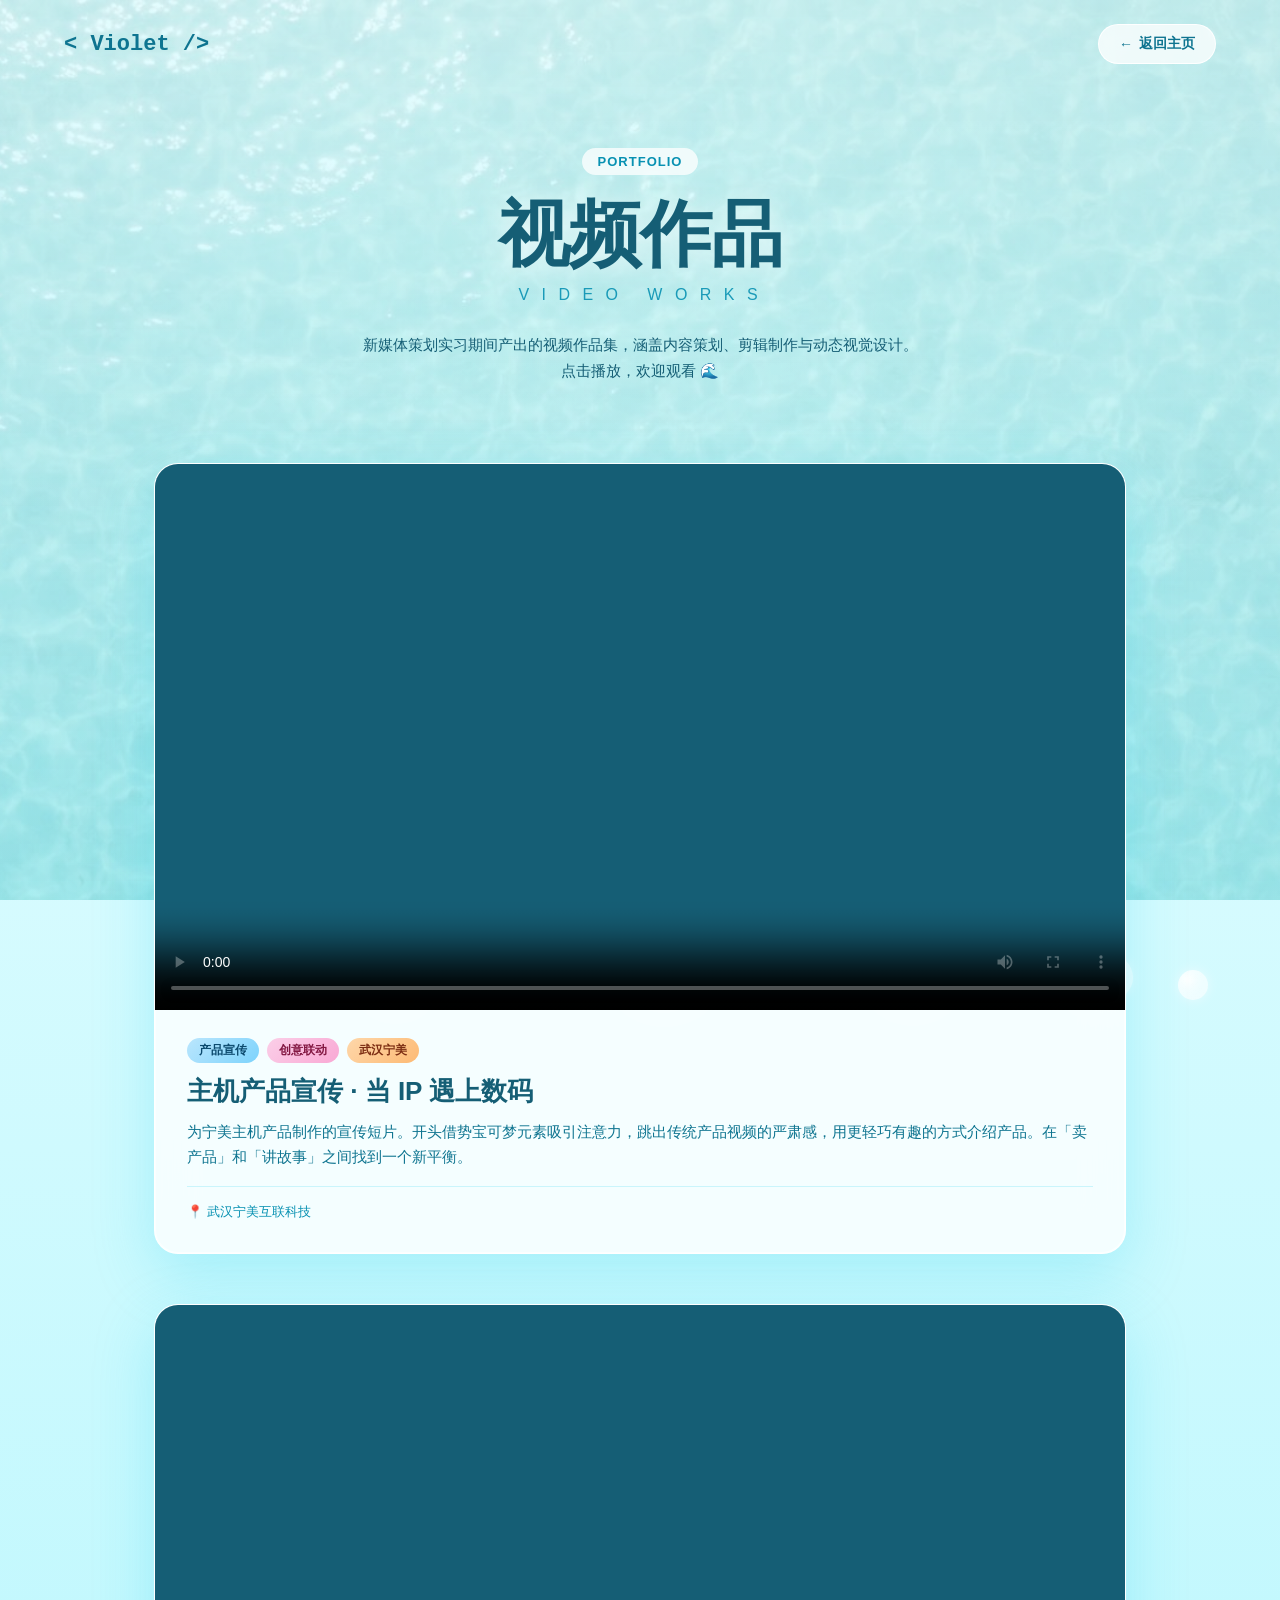
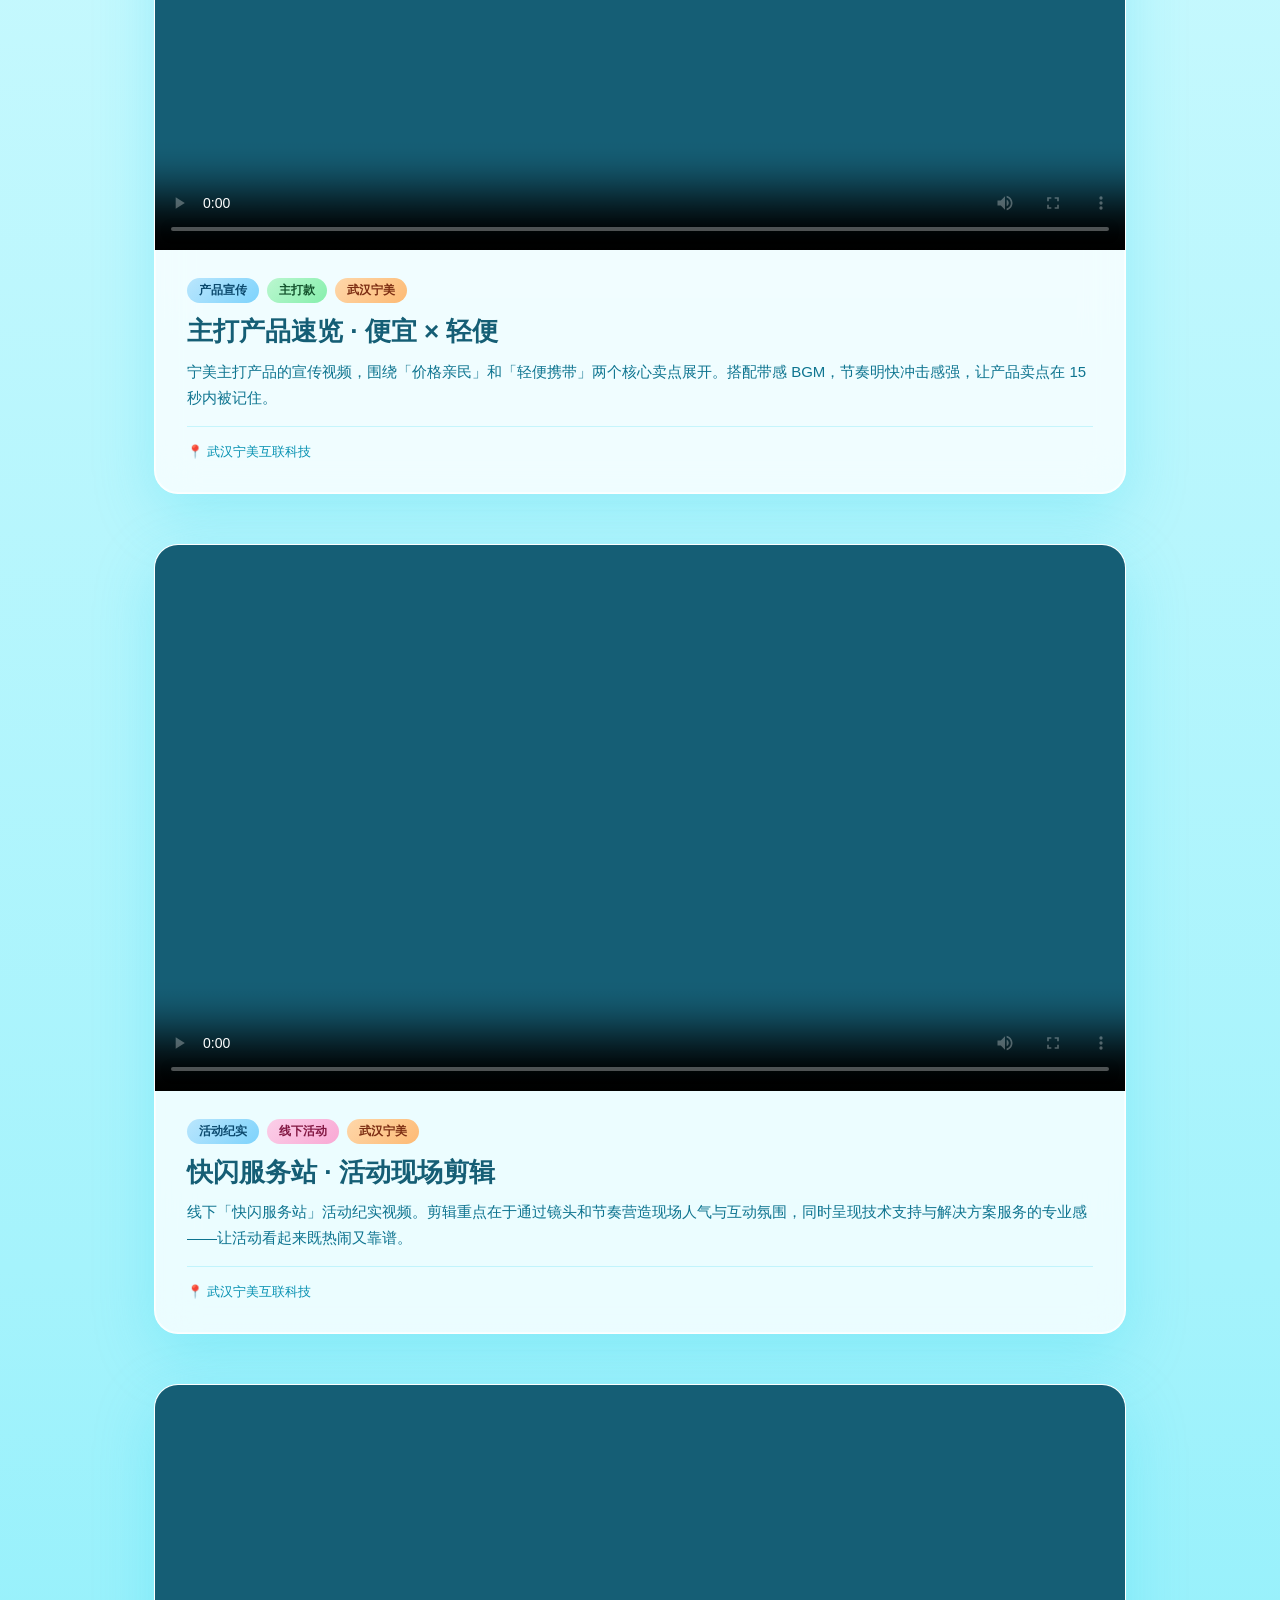
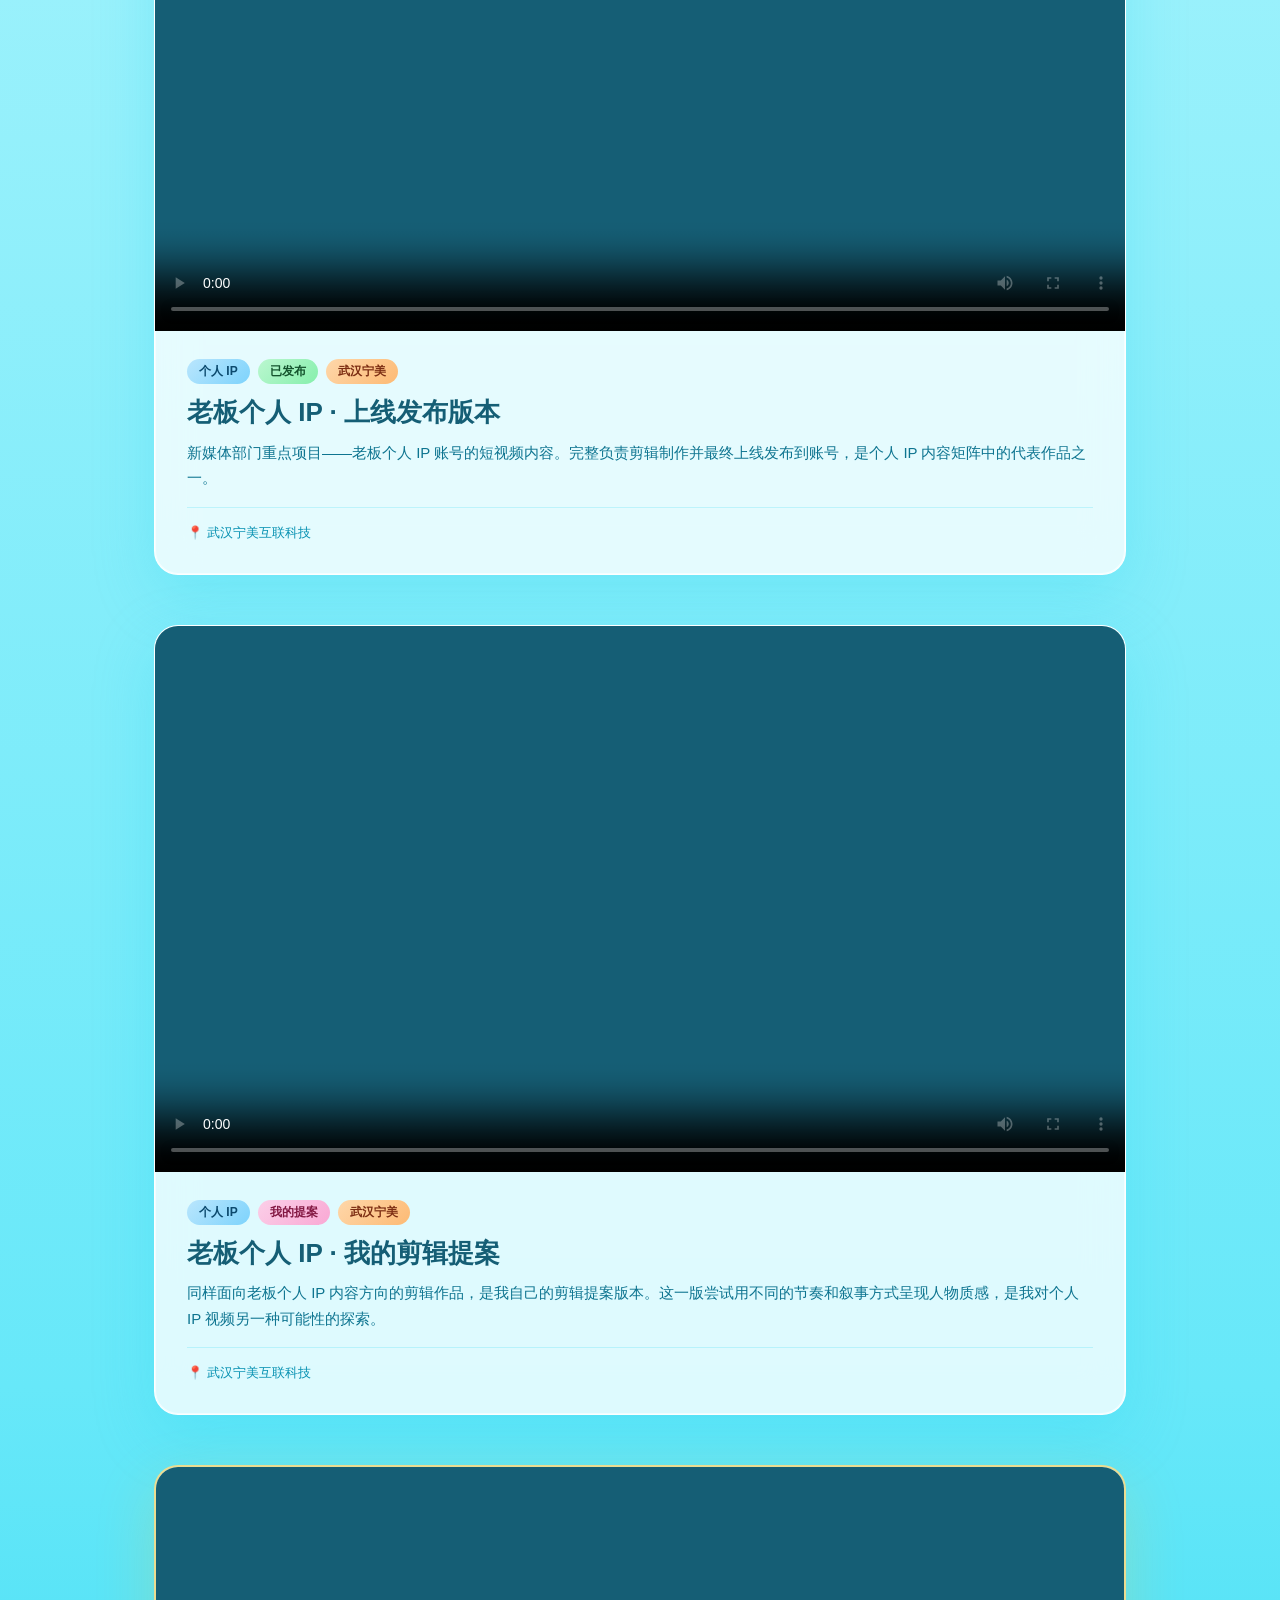
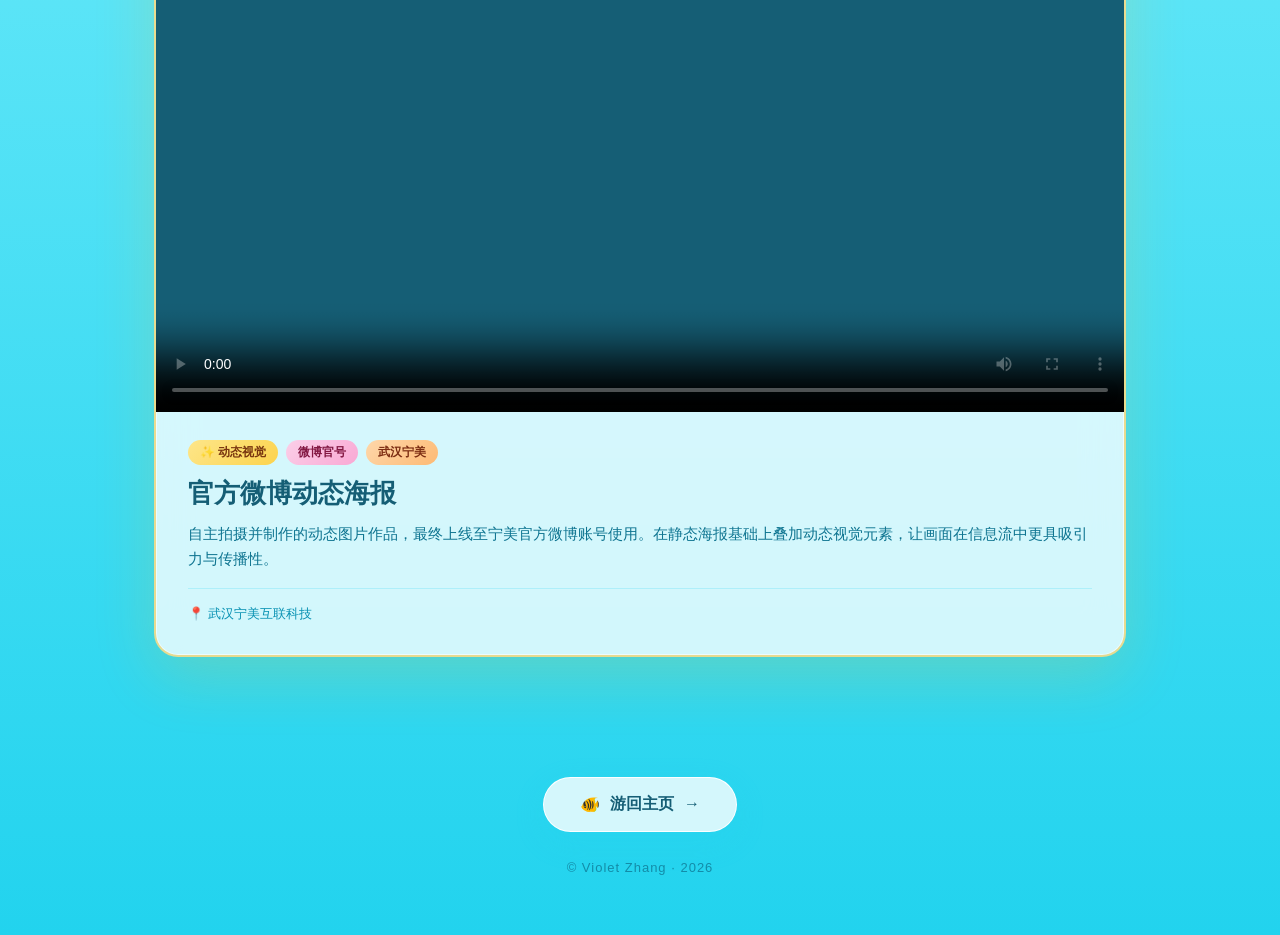
==== videos.html @ 36bfda2c "Add files via upload" ====
<!DOCTYPE html>
<html lang="zh-CN">
<head>
  <meta charset="UTF-8" />
  <meta name="viewport" content="width=device-width, initial-scale=1.0" />
  <title>视频作品 · 张亦奕 Violet</title>
  <meta name="description" content="张亦奕 Violet 的视频作品集 - 武汉宁美互联科技新媒体策划实习作品" />

  <!-- ===== 内嵌样式：水蓝/浅蓝海洋风 ===== -->
  <style>
    /* === 基础 reset === */
    * { margin: 0; padding: 0; box-sizing: border-box; }
    html { scroll-behavior: smooth; }
    body {
      font-family: -apple-system, BlinkMacSystemFont, "PingFang SC", "Hiragino Sans GB", "Microsoft YaHei", sans-serif;
      color: #075985;
      min-height: 100vh;
      overflow-x: hidden;
      position: relative;
      /* 水蓝渐变：从最浅的天蓝到清透的湖水绿蓝 */
      background: linear-gradient(180deg,
        #ecfeff 0%,
        #cffafe 20%,
        #a5f3fc 50%,
        #67e8f9 80%,
        #22d3ee 100%);
    }

    /* === 海水背景层（淡化，让水蓝色透出来）=== */
    .ocean-bg {
      position: fixed;
      inset: 0;
      z-index: -2;
      background-image: url('./assets/images/bg_home_new.jpg');
      background-size: cover;
      background-position: center;
      background-attachment: fixed;
      opacity: 0.45;
      animation: bgFloat 20s ease-in-out infinite;
    }
    @keyframes bgFloat {
      0%, 100% { transform: scale(1.05) translateY(0); }
      50% { transform: scale(1.08) translateY(-10px); }
    }

    /* 浅色滤镜：让整体偏淡蓝、清透感 */
    .ocean-overlay {
      position: fixed;
      inset: 0;
      z-index: -1;
      background: linear-gradient(180deg,
        rgba(207, 250, 254, 0.4) 0%,
        rgba(165, 243, 252, 0.35) 50%,
        rgba(103, 232, 249, 0.3) 100%);
    }

    /* === 浮动气泡装饰 === */
    .bubble {
      position: fixed;
      bottom: -100px;
      background: radial-gradient(circle at 30% 30%, rgba(255,255,255,0.95), rgba(255,255,255,0.3));
      border-radius: 50%;
      box-shadow: inset -2px -4px 8px rgba(255,255,255,0.4),
                  0 0 12px rgba(255,255,255,0.5);
      animation: bubbleFloat linear infinite;
      pointer-events: none;
      z-index: 0;
    }
    .bubble:nth-child(1) { width: 40px; height: 40px; left: 5%;  animation-duration: 15s; animation-delay: 0s; }
    .bubble:nth-child(2) { width: 60px; height: 60px; left: 15%; animation-duration: 22s; animation-delay: 3s; }
    .bubble:nth-child(3) { width: 25px; height: 25px; left: 30%; animation-duration: 12s; animation-delay: 6s; }
    .bubble:nth-child(4) { width: 50px; height: 50px; left: 50%; animation-duration: 18s; animation-delay: 2s; }
    .bubble:nth-child(5) { width: 35px; height: 35px; left: 70%; animation-duration: 20s; animation-delay: 5s; }
    .bubble:nth-child(6) { width: 45px; height: 45px; left: 85%; animation-duration: 16s; animation-delay: 8s; }
    .bubble:nth-child(7) { width: 30px; height: 30px; left: 92%; animation-duration: 14s; animation-delay: 1s; }
    @keyframes bubbleFloat {
      0%   { transform: translateY(0) translateX(0); opacity: 0; }
      10%  { opacity: 1; }
      90%  { opacity: 1; }
      100% { transform: translateY(-110vh) translateX(40px); opacity: 0; }
    }

    /* === 顶部导航 === */
    .nav {
      display: flex;
      justify-content: space-between;
      align-items: center;
      padding: 24px 5%;
      position: relative;
      z-index: 10;
    }
    .logo {
      font-family: "SF Mono", Menlo, Consolas, monospace;
      font-size: 22px;
      font-weight: 700;
      color: #0e7490;
      text-decoration: none;
      transition: transform 0.3s;
    }
    .logo:hover { transform: scale(1.05); }
    .back-link {
      display: inline-flex;
      align-items: center;
      gap: 6px;
      padding: 10px 20px;
      background: rgba(255, 255, 255, 0.75);
      backdrop-filter: blur(10px);
      -webkit-backdrop-filter: blur(10px);
      border: 1.5px solid rgba(255, 255, 255, 0.9);
      border-radius: 999px;
      color: #0e7490;
      font-weight: 600;
      font-size: 14px;
      text-decoration: none;
      transition: all 0.3s;
    }
    .back-link:hover {
      background: rgba(255, 255, 255, 0.95);
      transform: translateX(-4px);
      box-shadow: 0 8px 20px rgba(34, 211, 238, 0.3);
    }

    /* === 头部 Hero === */
    .hero {
      text-align: center;
      padding: 60px 20px 40px;
      position: relative;
      z-index: 5;
    }
    .hero-tag {
      display: inline-block;
      padding: 6px 16px;
      background: rgba(255, 255, 255, 0.75);
      backdrop-filter: blur(8px);
      -webkit-backdrop-filter: blur(8px);
      border-radius: 999px;
      font-size: 13px;
      font-weight: 600;
      color: #0891b2;
      margin-bottom: 20px;
      letter-spacing: 1px;
    }
    .hero h1 {
      font-size: clamp(40px, 6vw, 72px);
      font-weight: 900;
      color: #155e75;
      letter-spacing: -1px;
      line-height: 1.1;
      margin-bottom: 12px;
      text-shadow: 0 2px 25px rgba(255,255,255,0.7);
    }
    .hero-sub {
      font-size: clamp(13px, 1.4vw, 16px);
      color: #0891b2;
      letter-spacing: 4px;
      font-weight: 500;
      opacity: 0.9;
    }
    .hero-desc {
      max-width: 600px;
      margin: 28px auto 0;
      font-size: 15px;
      line-height: 1.7;
      color: #155e75;
      padding: 0 20px;
    }

    /* === 视频卡片网格 === */
    .videos {
      max-width: 1100px;
      margin: 40px auto 80px;
      padding: 0 5%;
      display: flex;
      flex-direction: column;
      gap: 50px;
      position: relative;
      z-index: 5;
    }

    .video-card {
      background: rgba(255, 255, 255, 0.78);
      backdrop-filter: blur(20px);
      -webkit-backdrop-filter: blur(20px);
      border: 1.5px solid rgba(255, 255, 255, 0.95);
      border-radius: 24px;
      overflow: hidden;
      box-shadow: 0 20px 60px rgba(34, 211, 238, 0.25),
                  0 0 0 1px rgba(255,255,255,0.6) inset;
      opacity: 0;
      transform: translateY(40px);
      animation: cardIn 0.8s ease-out forwards;
      transition: transform 0.4s ease, box-shadow 0.4s ease;
    }
    .video-card:hover {
      transform: translateY(-6px);
      box-shadow: 0 30px 80px rgba(34, 211, 238, 0.35),
                  0 0 0 1px rgba(255,255,255,0.8) inset;
    }
    .video-card:nth-child(1) { animation-delay: 0.05s; }
    .video-card:nth-child(2) { animation-delay: 0.15s; }
    .video-card:nth-child(3) { animation-delay: 0.25s; }
    .video-card:nth-child(4) { animation-delay: 0.35s; }
    .video-card:nth-child(5) { animation-delay: 0.45s; }
    .video-card:nth-child(6) { animation-delay: 0.55s; }
    @keyframes cardIn {
      to { opacity: 1; transform: translateY(0); }
    }

    /* 特殊标记：动态图片视频卡片 */
    .video-card.featured {
      border: 2px solid rgba(251, 191, 36, 0.5);
      box-shadow: 0 20px 60px rgba(251, 191, 36, 0.2),
                  0 0 0 1px rgba(255,255,255,0.6) inset;
    }
    .video-card.featured:hover {
      box-shadow: 0 30px 80px rgba(251, 191, 36, 0.3),
                  0 0 0 1px rgba(255,255,255,0.8) inset;
    }

    .video-wrap {
      width: 100%;
      aspect-ratio: 16 / 9;
      background: #155e75;
      position: relative;
      overflow: hidden;
    }
    .video-wrap video {
      width: 100%;
      height: 100%;
      object-fit: cover;
      display: block;
    }

    .video-info {
      padding: 28px 32px 32px;
    }
    .video-tags {
      display: flex;
      gap: 8px;
      flex-wrap: wrap;
      margin-bottom: 12px;
    }
    .video-tag {
      padding: 4px 12px;
      background: linear-gradient(135deg, #bae6fd, #7dd3fc);
      color: #0c4a6e;
      border-radius: 999px;
      font-size: 12px;
      font-weight: 600;
    }
    .video-tag.orange {
      background: linear-gradient(135deg, #fed7aa, #fdba74);
      color: #7c2d12;
    }
    .video-tag.green {
      background: linear-gradient(135deg, #bbf7d0, #86efac);
      color: #14532d;
    }
    .video-tag.pink {
      background: linear-gradient(135deg, #fbcfe8, #f9a8d4);
      color: #831843;
    }
    .video-tag.gold {
      background: linear-gradient(135deg, #fde68a, #fcd34d);
      color: #78350f;
    }
    .video-title {
      font-size: clamp(20px, 2.4vw, 26px);
      font-weight: 800;
      color: #155e75;
      margin-bottom: 10px;
      line-height: 1.3;
    }
    .video-desc {
      font-size: 15px;
      line-height: 1.7;
      color: #0e7490;
    }
    .video-meta {
      display: flex;
      align-items: center;
      gap: 16px;
      margin-top: 16px;
      padding-top: 16px;
      border-top: 1px solid rgba(34, 211, 238, 0.2);
      font-size: 13px;
      color: #0891b2;
    }
    .video-meta-item {
      display: inline-flex;
      align-items: center;
      gap: 4px;
    }

    /* === 底部 === */
    .footer {
      text-align: center;
      padding: 40px 20px 60px;
      position: relative;
      z-index: 5;
    }
    .footer-back {
      display: inline-flex;
      align-items: center;
      gap: 10px;
      padding: 16px 36px;
      background: rgba(255, 255, 255, 0.8);
      backdrop-filter: blur(15px);
      -webkit-backdrop-filter: blur(15px);
      border: 1.5px solid rgba(255, 255, 255, 0.95);
      border-radius: 999px;
      color: #155e75;
      font-weight: 700;
      font-size: 16px;
      text-decoration: none;
      transition: all 0.3s;
      box-shadow: 0 10px 30px rgba(34, 211, 238, 0.2);
    }
    .footer-back:hover {
      background: rgba(255, 255, 255, 0.95);
      transform: translateY(-3px) scale(1.02);
      box-shadow: 0 15px 40px rgba(34, 211, 238, 0.35);
    }
    .signature {
      margin-top: 28px;
      font-size: 13px;
      color: #0e7490;
      opacity: 0.75;
      letter-spacing: 1px;
    }

    /* === 移动端适配 === */
    @media (max-width: 768px) {
      .nav { padding: 16px 5%; }
      .logo { font-size: 18px; }
      .back-link { padding: 8px 14px; font-size: 13px; }
      .hero { padding: 30px 20px 20px; }
      .hero h1 { font-size: 38px; }
      .videos { gap: 40px; margin: 20px auto 60px; }
      .video-info { padding: 20px 22px 24px; }
      .video-title { font-size: 20px; }
      .video-desc { font-size: 14px; }
    }
  </style>
</head>

<body>
  <!-- 海水背景层 -->
  <div class="ocean-bg"></div>
  <div class="ocean-overlay"></div>

  <!-- 浮动气泡装饰 -->
  <div class="bubble"></div>
  <div class="bubble"></div>
  <div class="bubble"></div>
  <div class="bubble"></div>
  <div class="bubble"></div>
  <div class="bubble"></div>
  <div class="bubble"></div>

  <!-- 顶部导航 -->
  <nav class="nav">
    <a href="./" class="logo">&lt; Violet /&gt;</a>
    <a href="./" class="back-link">
      <span>←</span>
      <span>返回主页</span>
    </a>
  </nav>

  <!-- 头部介绍 -->
  <header class="hero">
    <span class="hero-tag">PORTFOLIO</span>
    <h1>视频作品</h1>
    <div class="hero-sub">V I D E O &nbsp; W O R K S</div>
    <p class="hero-desc">
      新媒体策划实习期间产出的视频作品集，涵盖内容策划、剪辑制作与动态视觉设计。
      点击播放，欢迎观看 🌊
    </p>
  </header>

  <!-- 视频卡片区 -->
  <main class="videos">

    <!-- ====== 视频 1 ====== -->
    <article class="video-card">
      <div class="video-wrap">
        <video controls preload="metadata" playsinline poster="./images/ningmei_v1.jpg">
          <source src="./videos/ningmei_video_1.MP4" type="video/mp4" />
          您的浏览器不支持视频播放，请更新浏览器。
        </video>
      </div>
      <div class="video-info">
        <div class="video-tags">
          <span class="video-tag">产品宣传</span>
          <span class="video-tag pink">创意联动</span>
          <span class="video-tag orange">武汉宁美</span>
        </div>
        <h2 class="video-title">主机产品宣传 · 当 IP 遇上数码</h2>
        <p class="video-desc">
          为宁美主机产品制作的宣传短片。开头借势宝可梦元素吸引注意力，跳出传统产品视频的严肃感，用更轻巧有趣的方式介绍产品。在「卖产品」和「讲故事」之间找到一个新平衡。
        </p>
        <div class="video-meta">
          <span class="video-meta-item">📍 武汉宁美互联科技</span>
        </div>
      </div>
    </article>

    <!-- ====== 视频 2 ====== -->
    <article class="video-card">
      <div class="video-wrap">
        <video controls preload="metadata" playsinline poster="./images/ningmei_v2.jpg">
          <source src="./videos/ningmei_video_2.MP4" type="video/mp4" />
          您的浏览器不支持视频播放，请更新浏览器。
        </video>
      </div>
      <div class="video-info">
        <div class="video-tags">
          <span class="video-tag">产品宣传</span>
          <span class="video-tag green">主打款</span>
          <span class="video-tag orange">武汉宁美</span>
        </div>
        <h2 class="video-title">主打产品速览 · 便宜 × 轻便</h2>
        <p class="video-desc">
          宁美主打产品的宣传视频，围绕「价格亲民」和「轻便携带」两个核心卖点展开。搭配带感 BGM，节奏明快冲击感强，让产品卖点在 15 秒内被记住。
        </p>
        <div class="video-meta">
          <span class="video-meta-item">📍 武汉宁美互联科技</span>
        </div>
      </div>
    </article>

    <!-- ====== 视频 3 ====== -->
    <article class="video-card">
      <div class="video-wrap">
        <video controls preload="metadata" playsinline poster="./images/ningmei_v3.jpg">
          <source src="./videos/ningmei_video_3.MP4" type="video/mp4" />
          您的浏览器不支持视频播放，请更新浏览器。
        </video>
      </div>
      <div class="video-info">
        <div class="video-tags">
          <span class="video-tag">活动纪实</span>
          <span class="video-tag pink">线下活动</span>
          <span class="video-tag orange">武汉宁美</span>
        </div>
        <h2 class="video-title">快闪服务站 · 活动现场剪辑</h2>
        <p class="video-desc">
          线下「快闪服务站」活动纪实视频。剪辑重点在于通过镜头和节奏营造现场人气与互动氛围，同时呈现技术支持与解决方案服务的专业感——让活动看起来既热闹又靠谱。
        </p>
        <div class="video-meta">
          <span class="video-meta-item">📍 武汉宁美互联科技</span>
        </div>
      </div>
    </article>

    <!-- ====== 视频 4 ====== -->
    <article class="video-card">
      <div class="video-wrap">
        <video controls preload="metadata" playsinline poster="./images/ningmei_v4.jpg">
          <source src="./videos/ningmei_video_4.MP4" type="video/mp4" />
          您的浏览器不支持视频播放，请更新浏览器。
        </video>
      </div>
      <div class="video-info">
        <div class="video-tags">
          <span class="video-tag">个人 IP</span>
          <span class="video-tag green">已发布</span>
          <span class="video-tag orange">武汉宁美</span>
        </div>
        <h2 class="video-title">老板个人 IP · 上线发布版本</h2>
        <p class="video-desc">
          新媒体部门重点项目——老板个人 IP 账号的短视频内容。完整负责剪辑制作并最终上线发布到账号，是个人 IP 内容矩阵中的代表作品之一。
        </p>
        <div class="video-meta">
          <span class="video-meta-item">📍 武汉宁美互联科技</span>
        </div>
      </div>
    </article>

    <!-- ====== 视频 5 ====== -->
    <article class="video-card">
      <div class="video-wrap">
        <video controls preload="metadata" playsinline poster="./images/ningmei_v5.jpg">
          <source src="./videos/ningmei_video_5.MP4" type="video/mp4" />
          您的浏览器不支持视频播放，请更新浏览器。
        </video>
      </div>
      <div class="video-info">
        <div class="video-tags">
          <span class="video-tag">个人 IP</span>
          <span class="video-tag pink">我的提案</span>
          <span class="video-tag orange">武汉宁美</span>
        </div>
        <h2 class="video-title">老板个人 IP · 我的剪辑提案</h2>
        <p class="video-desc">
          同样面向老板个人 IP 内容方向的剪辑作品，是我自己的剪辑提案版本。这一版尝试用不同的节奏和叙事方式呈现人物质感，是我对个人 IP 视频另一种可能性的探索。
        </p>
        <div class="video-meta">
          <span class="video-meta-item">📍 武汉宁美互联科技</span>
        </div>
      </div>
    </article>

    <!-- ====== 视频 6（动态图片视频，特殊标记）====== -->
    <article class="video-card featured">
      <div class="video-wrap">
        <video controls preload="metadata" playsinline poster="./images/ningmei_motion.jpg">
          <source src="./videos/ningmei_motion.MP4" type="video/mp4" />
          您的浏览器不支持视频播放，请更新浏览器。
        </video>
      </div>
      <div class="video-info">
        <div class="video-tags">
          <span class="video-tag gold">✨ 动态视觉</span>
          <span class="video-tag pink">微博官号</span>
          <span class="video-tag orange">武汉宁美</span>
        </div>
        <h2 class="video-title">官方微博动态海报</h2>
        <p class="video-desc">
          自主拍摄并制作的动态图片作品，最终上线至宁美官方微博账号使用。在静态海报基础上叠加动态视觉元素，让画面在信息流中更具吸引力与传播性。
        </p>
        <div class="video-meta">
          <span class="video-meta-item">📍 武汉宁美互联科技</span>
        </div>
      </div>
    </article>

  </main>

  <!-- 底部返回 -->
  <footer class="footer">
    <a href="./" class="footer-back">
      <span>🐠</span>
      <span>游回主页</span>
      <span>→</span>
    </a>
    <p class="signature">© Violet Zhang · 2026</p>
  </footer>

  <!-- ===== JS：一次只播放一个视频 ===== -->
  <script>
    document.querySelectorAll('video').forEach(function(video) {
      video.addEventListener('play', function() {
        document.querySelectorAll('video').forEach(function(other) {
          if (other !== video && !other.paused) other.pause();
        });
      });
    });
  </script>
</body>
</html>
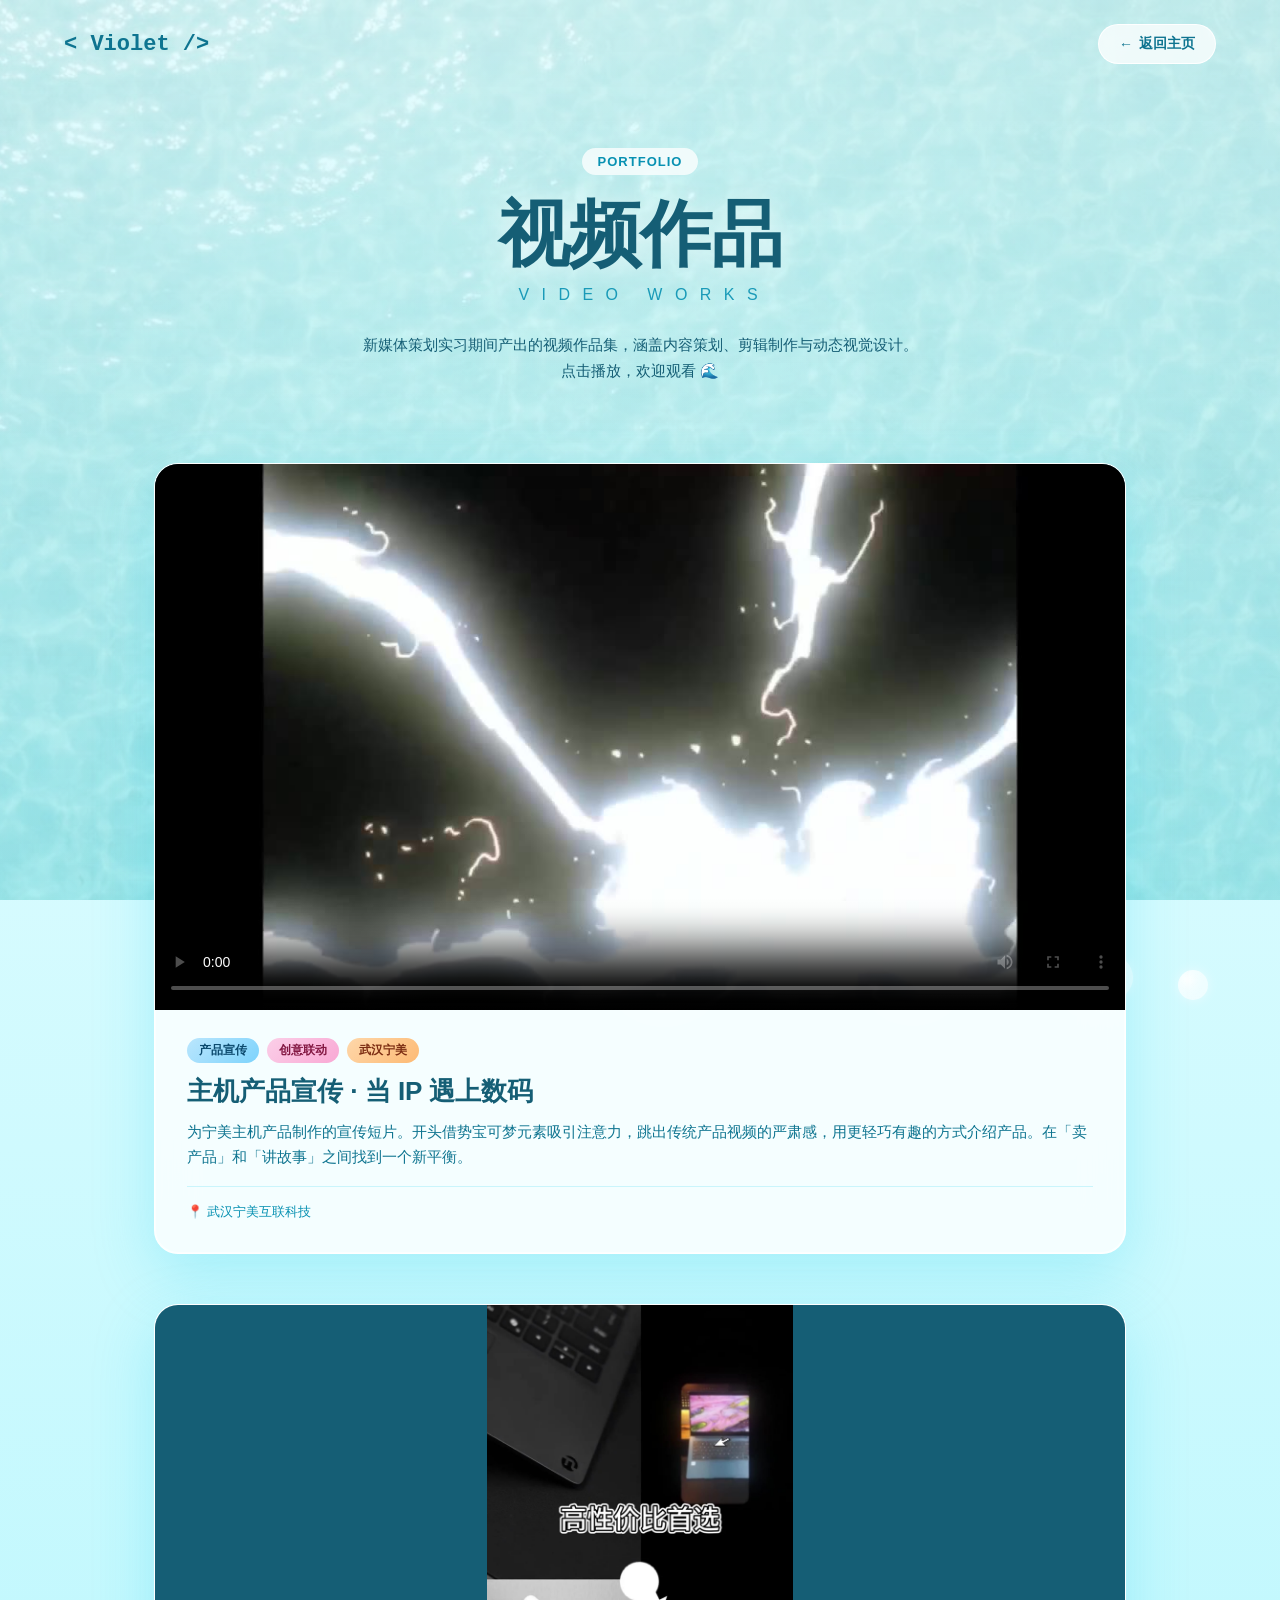
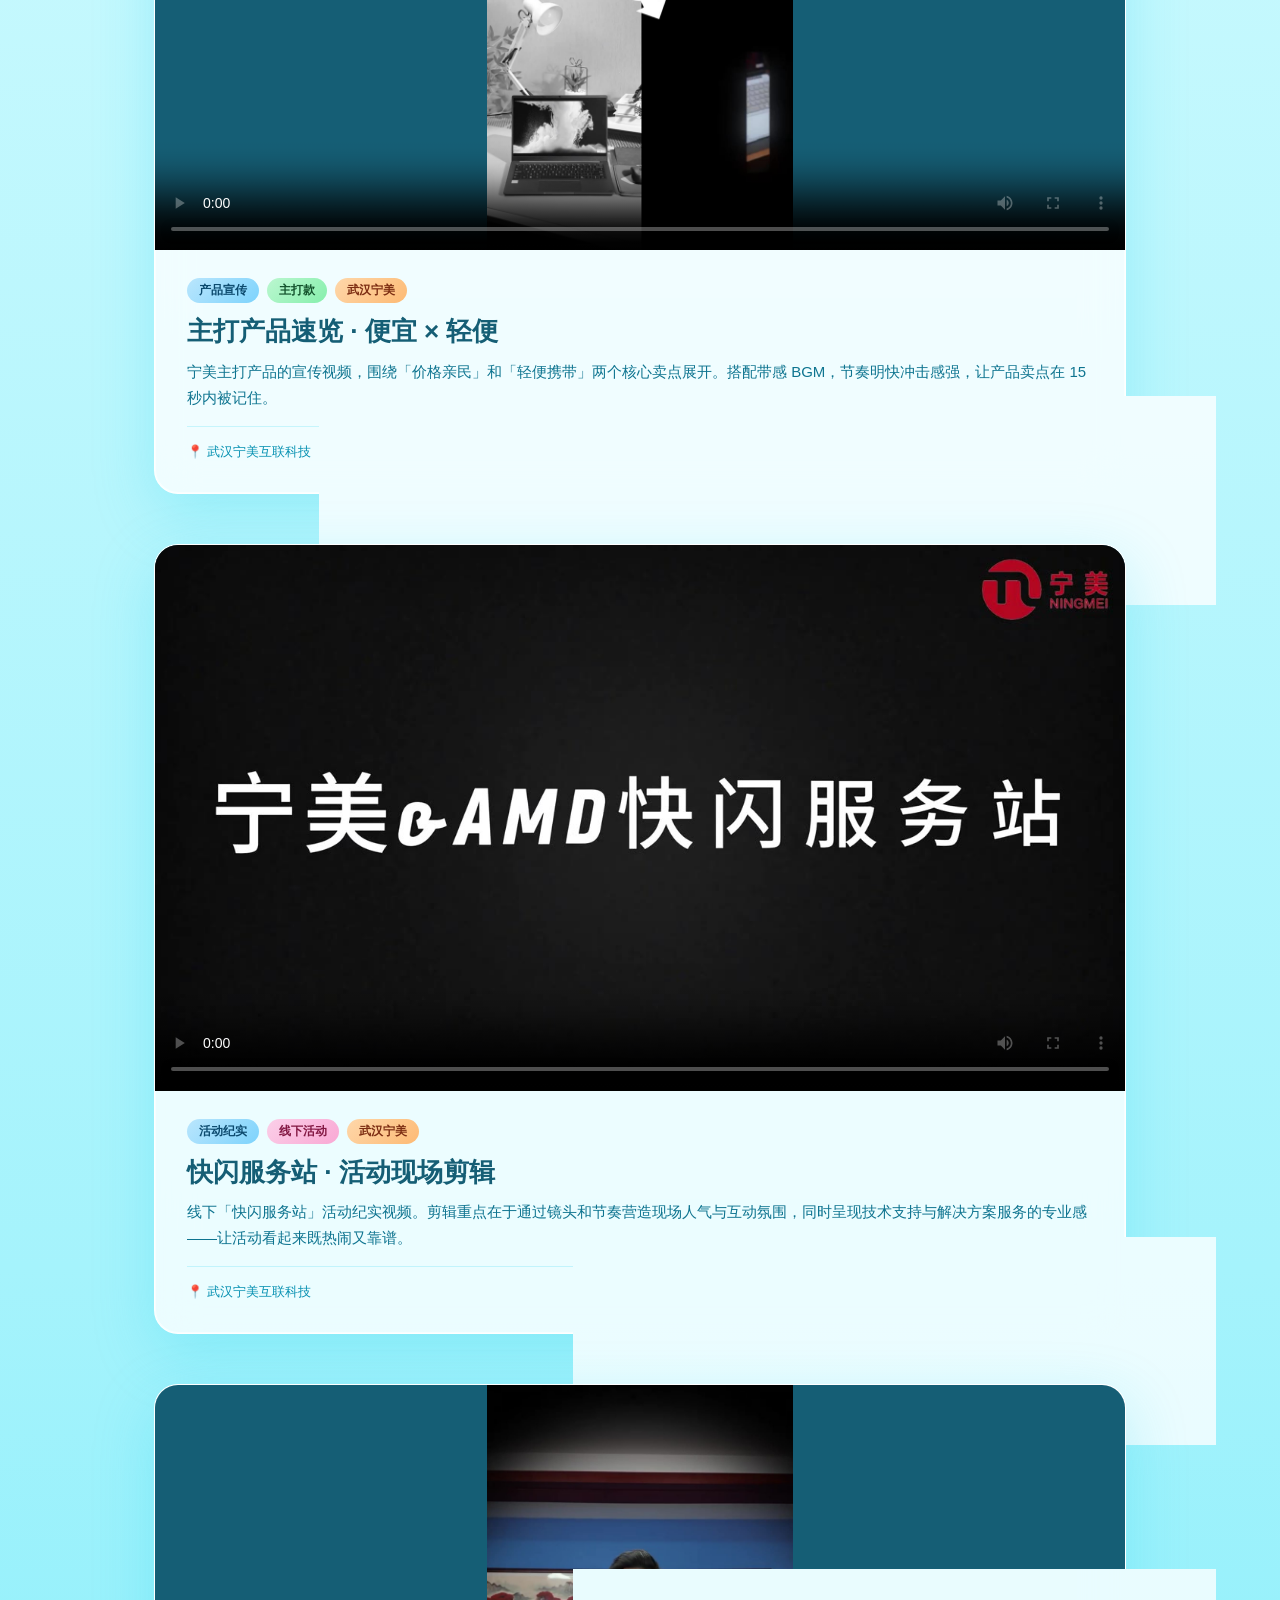
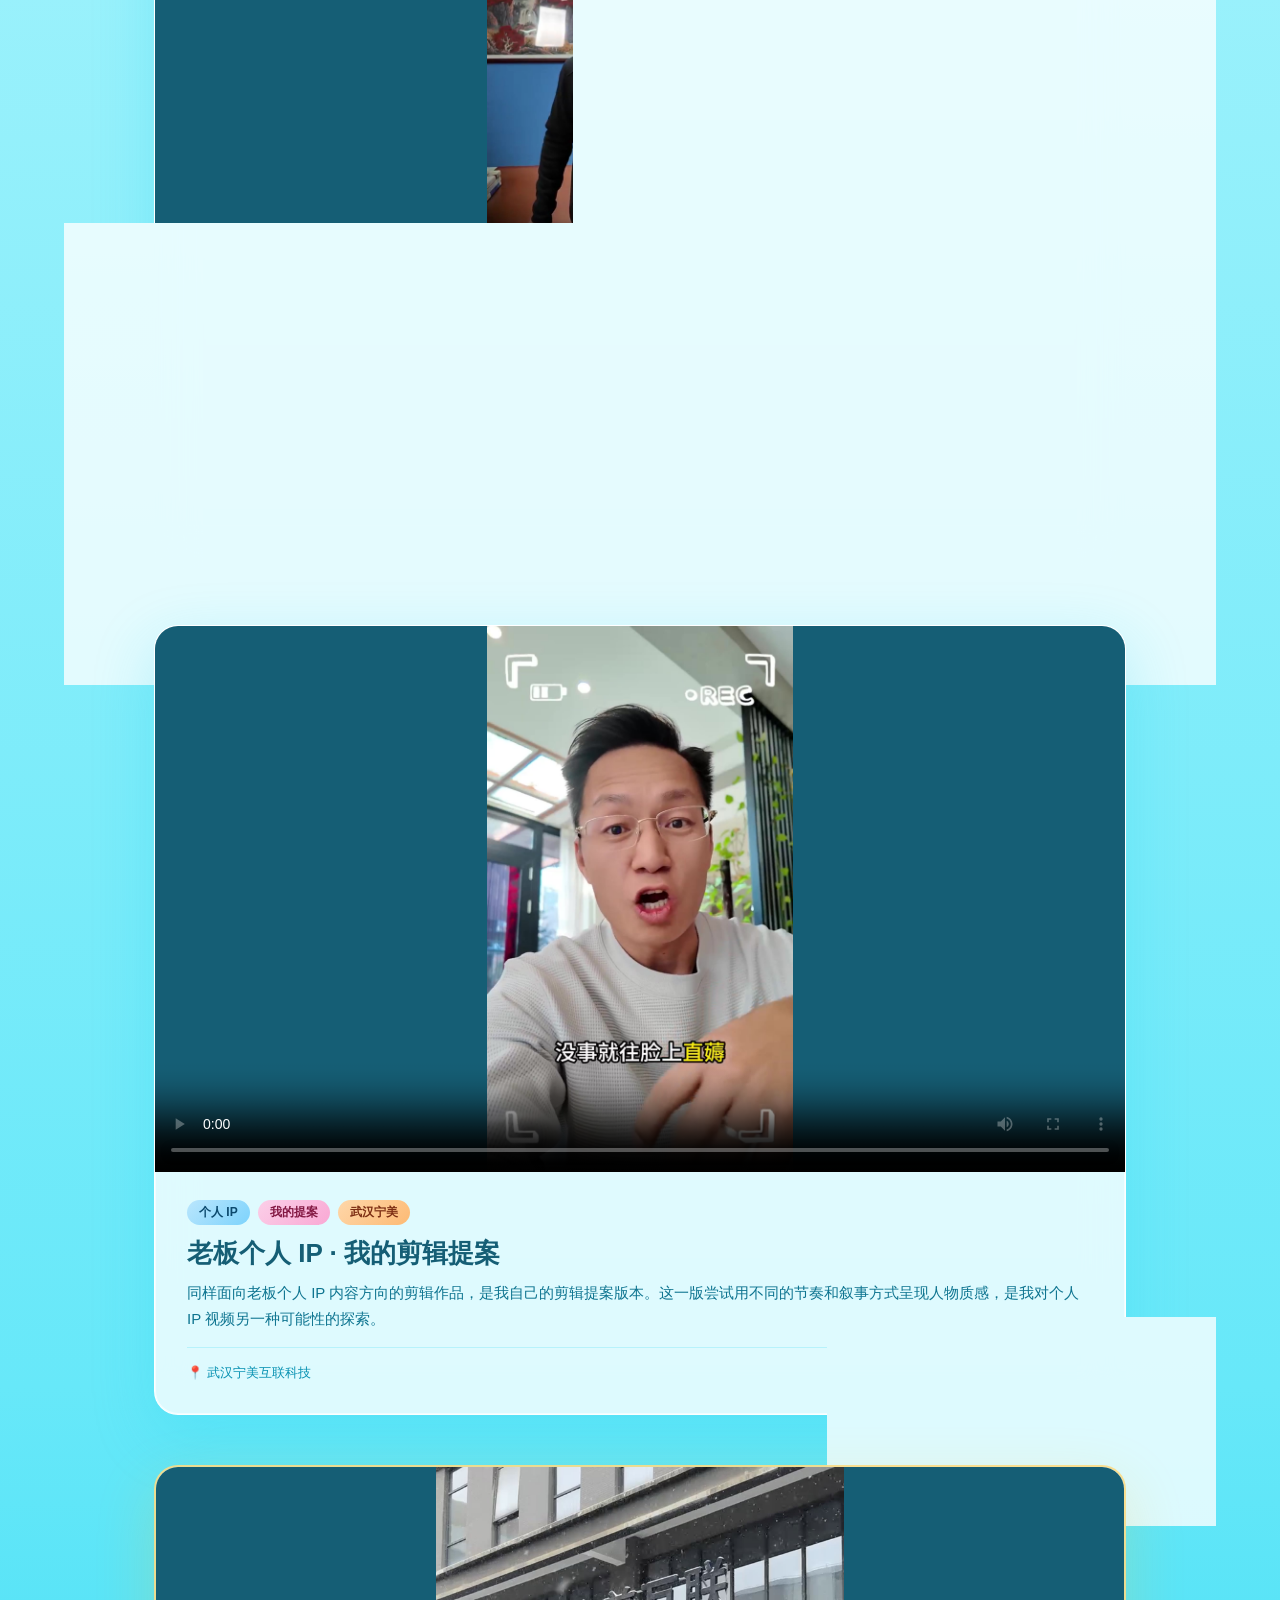
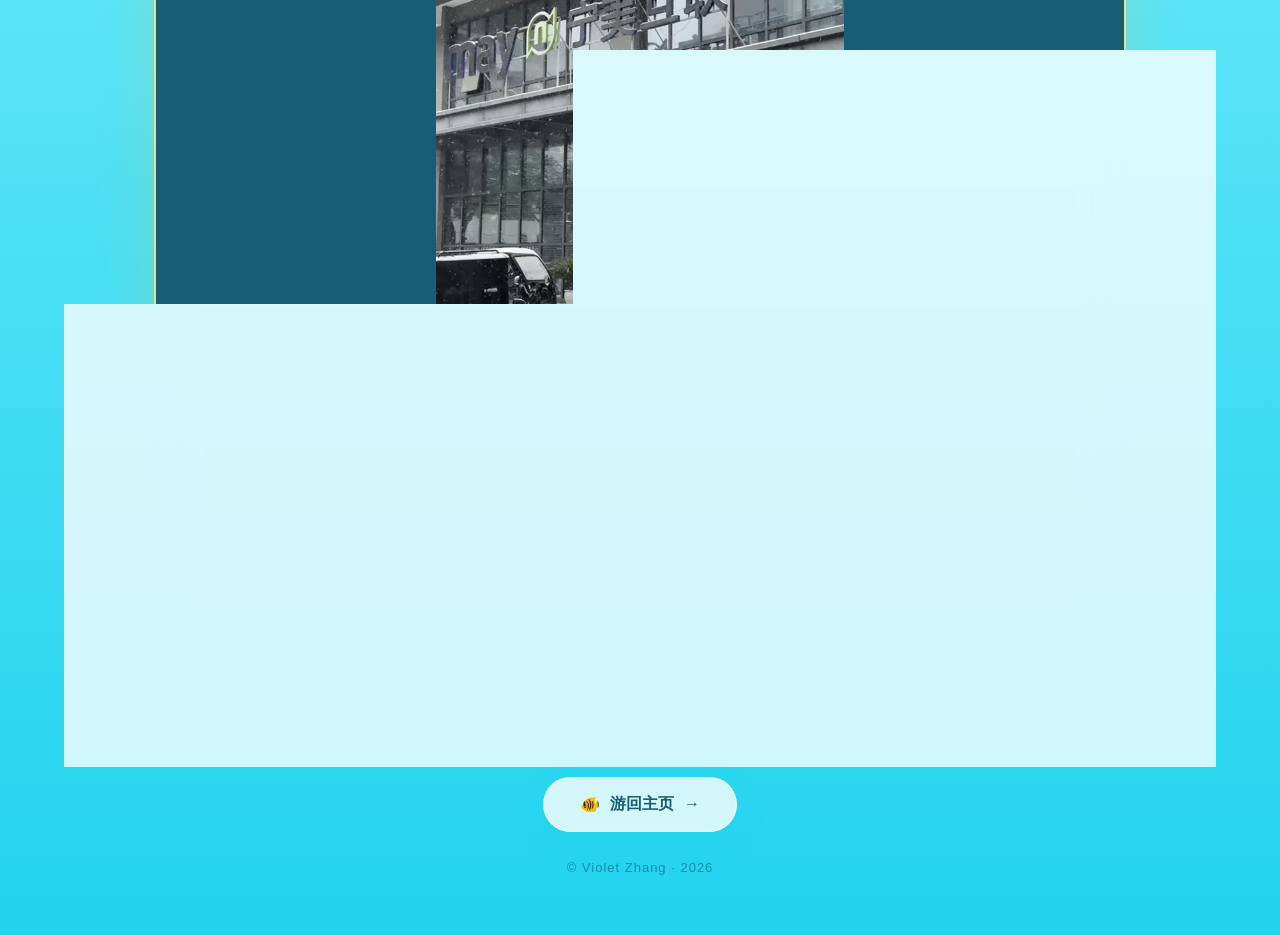
==== commit 845f8e70: "Update videos.html" ====
--- a/videos.html
+++ b/videos.html
@@ -6,9 +6,7 @@
   <title>视频作品 · 张亦奕 Violet</title>
   <meta name="description" content="张亦奕 Violet 的视频作品集 - 武汉宁美互联科技新媒体策划实习作品" />
 
-  <!-- ===== 内嵌样式：水蓝/浅蓝海洋风 ===== -->
   <style>
-    /* === 基础 reset === */
     * { margin: 0; padding: 0; box-sizing: border-box; }
     html { scroll-behavior: smooth; }
     body {
@@ -17,7 +15,6 @@
       min-height: 100vh;
       overflow-x: hidden;
       position: relative;
-      /* 水蓝渐变：从最浅的天蓝到清透的湖水绿蓝 */
       background: linear-gradient(180deg,
         #ecfeff 0%,
         #cffafe 20%,
@@ -26,7 +23,6 @@
         #22d3ee 100%);
     }
 
-    /* === 海水背景层（淡化，让水蓝色透出来）=== */
     .ocean-bg {
       position: fixed;
       inset: 0;
@@ -43,7 +39,6 @@
       50% { transform: scale(1.08) translateY(-10px); }
     }
 
-    /* 浅色滤镜：让整体偏淡蓝、清透感 */
     .ocean-overlay {
       position: fixed;
       inset: 0;
@@ -54,7 +49,6 @@
         rgba(103, 232, 249, 0.3) 100%);
     }
 
-    /* === 浮动气泡装饰 === */
     .bubble {
       position: fixed;
       bottom: -100px;
@@ -80,7 +74,6 @@
       100% { transform: translateY(-110vh) translateX(40px); opacity: 0; }
     }
 
-    /* === 顶部导航 === */
     .nav {
       display: flex;
       justify-content: space-between;
@@ -96,6 +89,7 @@
       color: #0e7490;
       text-decoration: none;
       transition: transform 0.3s;
+      cursor: pointer;
     }
     .logo:hover { transform: scale(1.05); }
     .back-link {
@@ -113,6 +107,7 @@
       font-size: 14px;
       text-decoration: none;
       transition: all 0.3s;
+      cursor: pointer;
     }
     .back-link:hover {
       background: rgba(255, 255, 255, 0.95);
@@ -120,7 +115,6 @@
       box-shadow: 0 8px 20px rgba(34, 211, 238, 0.3);
     }
 
-    /* === 头部 Hero === */
     .hero {
       text-align: center;
       padding: 60px 20px 40px;
@@ -165,7 +159,6 @@
       padding: 0 20px;
     }
 
-    /* === 视频卡片网格 === */
     .videos {
       max-width: 1100px;
       margin: 40px auto 80px;
@@ -206,7 +199,6 @@
       to { opacity: 1; transform: translateY(0); }
     }
 
-    /* 特殊标记：动态图片视频卡片 */
     .video-card.featured {
       border: 2px solid rgba(251, 191, 36, 0.5);
       box-shadow: 0 20px 60px rgba(251, 191, 36, 0.2),
@@ -220,14 +212,14 @@
     .video-wrap {
       width: 100%;
       aspect-ratio: 16 / 9;
-      background: #155e75;
+      background: #155e75; /* 深色侧边，与海洋主题统一 */
       position: relative;
       overflow: hidden;
     }
     .video-wrap video {
       width: 100%;
       height: 100%;
-      object-fit: cover;
+      object-fit: contain; /* 改为 contain：完整显示，不裁切 */
       display: block;
     }
 
@@ -292,7 +284,6 @@
       gap: 4px;
     }
 
-    /* === 底部 === */
     .footer {
       text-align: center;
       padding: 40px 20px 60px;
@@ -315,6 +306,7 @@
       text-decoration: none;
       transition: all 0.3s;
       box-shadow: 0 10px 30px rgba(34, 211, 238, 0.2);
+      cursor: pointer;
     }
     .footer-back:hover {
       background: rgba(255, 255, 255, 0.95);
@@ -329,7 +321,6 @@
       letter-spacing: 1px;
     }
 
-    /* === 移动端适配 === */
     @media (max-width: 768px) {
       .nav { padding: 16px 5%; }
       .logo { font-size: 18px; }
@@ -345,29 +336,25 @@
 </head>
 
 <body>
-  <!-- 海水背景层 -->
   <div class="ocean-bg"></div>
   <div class="ocean-overlay"></div>
 
-  <!-- 浮动气泡装饰 -->
-  <div class="bubble"></div>
-  <div class="bubble"></div>
-  <div class="bubble"></div>
-  <div class="bubble"></div>
-  <div class="bubble"></div>
-  <div class="bubble"></div>
-  <div class="bubble"></div>
-
-  <!-- 顶部导航 -->
+  <div class="bubble"></div>
+  <div class="bubble"></div>
+  <div class="bubble"></div>
+  <div class="bubble"></div>
+  <div class="bubble"></div>
+  <div class="bubble"></div>
+  <div class="bubble"></div>
+
   <nav class="nav">
-    <a href="./" class="logo">&lt; Violet /&gt;</a>
-    <a href="./" class="back-link">
+    <a href="#" class="logo" onclick="goBackSmart(event)">&lt; Violet /&gt;</a>
+    <a href="#" class="back-link" onclick="goBackSmart(event)">
       <span>←</span>
       <span>返回主页</span>
     </a>
   </nav>
 
-  <!-- 头部介绍 -->
   <header class="hero">
     <span class="hero-tag">PORTFOLIO</span>
     <h1>视频作品</h1>
@@ -378,10 +365,9 @@
     </p>
   </header>
 
-  <!-- 视频卡片区 -->
   <main class="videos">
 
-    <!-- ====== 视频 1 ====== -->
+    <!-- 视频 1 -->
     <article class="video-card">
       <div class="video-wrap">
         <video controls preload="metadata" playsinline poster="./images/ningmei_v1.jpg">
@@ -405,7 +391,7 @@
       </div>
     </article>
 
-    <!-- ====== 视频 2 ====== -->
+    <!-- 视频 2 -->
     <article class="video-card">
       <div class="video-wrap">
         <video controls preload="metadata" playsinline poster="./images/ningmei_v2.jpg">
@@ -429,7 +415,7 @@
       </div>
     </article>
 
-    <!-- ====== 视频 3 ====== -->
+    <!-- 视频 3 -->
     <article class="video-card">
       <div class="video-wrap">
         <video controls preload="metadata" playsinline poster="./images/ningmei_v3.jpg">
@@ -453,7 +439,7 @@
       </div>
     </article>
 
-    <!-- ====== 视频 4 ====== -->
+    <!-- 视频 4 -->
     <article class="video-card">
       <div class="video-wrap">
         <video controls preload="metadata" playsinline poster="./images/ningmei_v4.jpg">
@@ -477,7 +463,7 @@
       </div>
     </article>
 
-    <!-- ====== 视频 5 ====== -->
+    <!-- 视频 5 -->
     <article class="video-card">
       <div class="video-wrap">
         <video controls preload="metadata" playsinline poster="./images/ningmei_v5.jpg">
@@ -501,7 +487,7 @@
       </div>
     </article>
 
-    <!-- ====== 视频 6（动态图片视频，特殊标记）====== -->
+    <!-- 视频 6（动态图片） -->
     <article class="video-card featured">
       <div class="video-wrap">
         <video controls preload="metadata" playsinline poster="./images/ningmei_motion.jpg">
@@ -527,9 +513,8 @@
 
   </main>
 
-  <!-- 底部返回 -->
   <footer class="footer">
-    <a href="./" class="footer-back">
+    <a href="#" class="footer-back" onclick="goBackSmart(event)">
       <span>🐠</span>
       <span>游回主页</span>
       <span>→</span>
@@ -537,8 +522,22 @@
     <p class="signature">© Violet Zhang · 2026</p>
   </footer>
 
-  <!-- ===== JS：一次只播放一个视频 ===== -->
   <script>
+    // 智能返回：优先用浏览器历史回到上一页（保留主页 React 状态）
+    // 如果是直接打开 videos.html（没有历史记录），则回到首页
+    function goBackSmart(e) {
+      if (e) e.preventDefault();
+      // 检查 referrer 是否是同一站点
+      var sameSiteReferrer = document.referrer &&
+        document.referrer.indexOf(location.protocol + '//' + location.host) === 0;
+      if (sameSiteReferrer && history.length > 1) {
+        history.back();
+      } else {
+        location.href = './';
+      }
+    }
+
+    // 一次只播放一个视频
     document.querySelectorAll('video').forEach(function(video) {
       video.addEventListener('play', function() {
         document.querySelectorAll('video').forEach(function(other) {
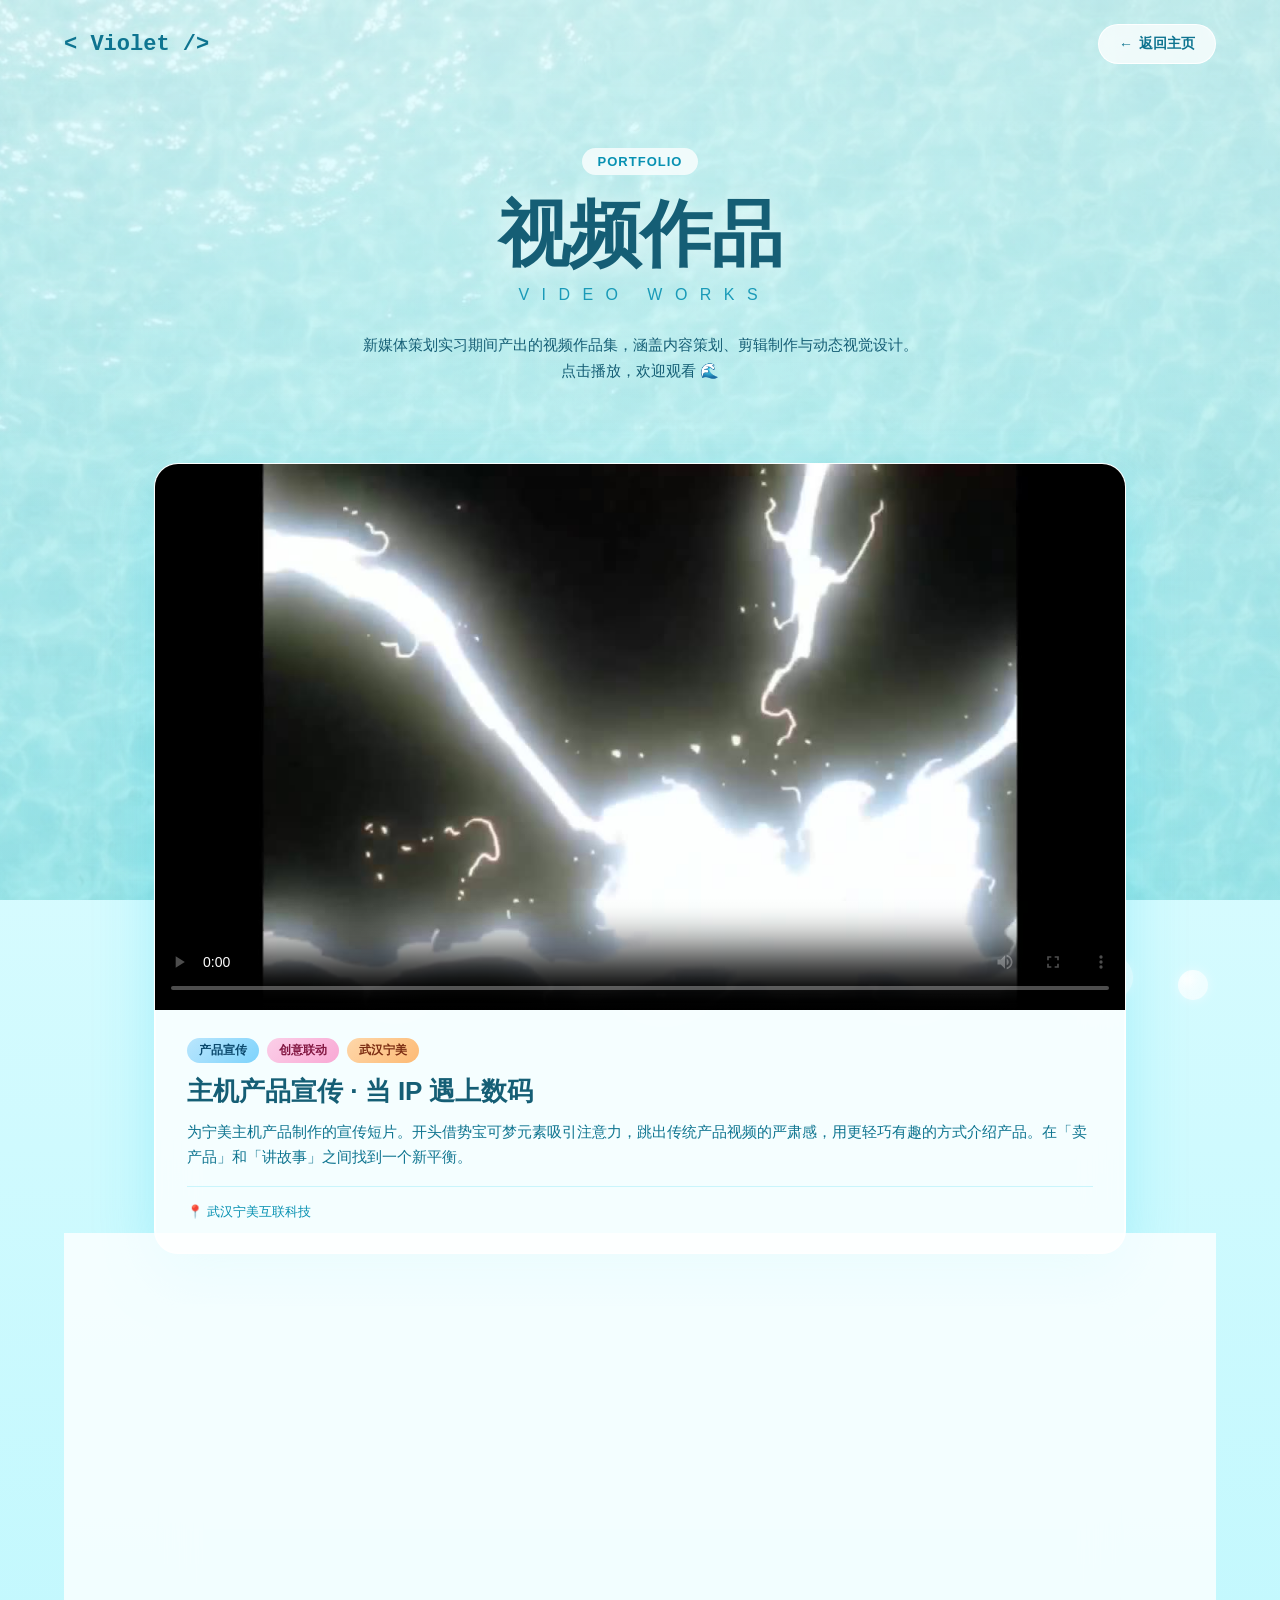
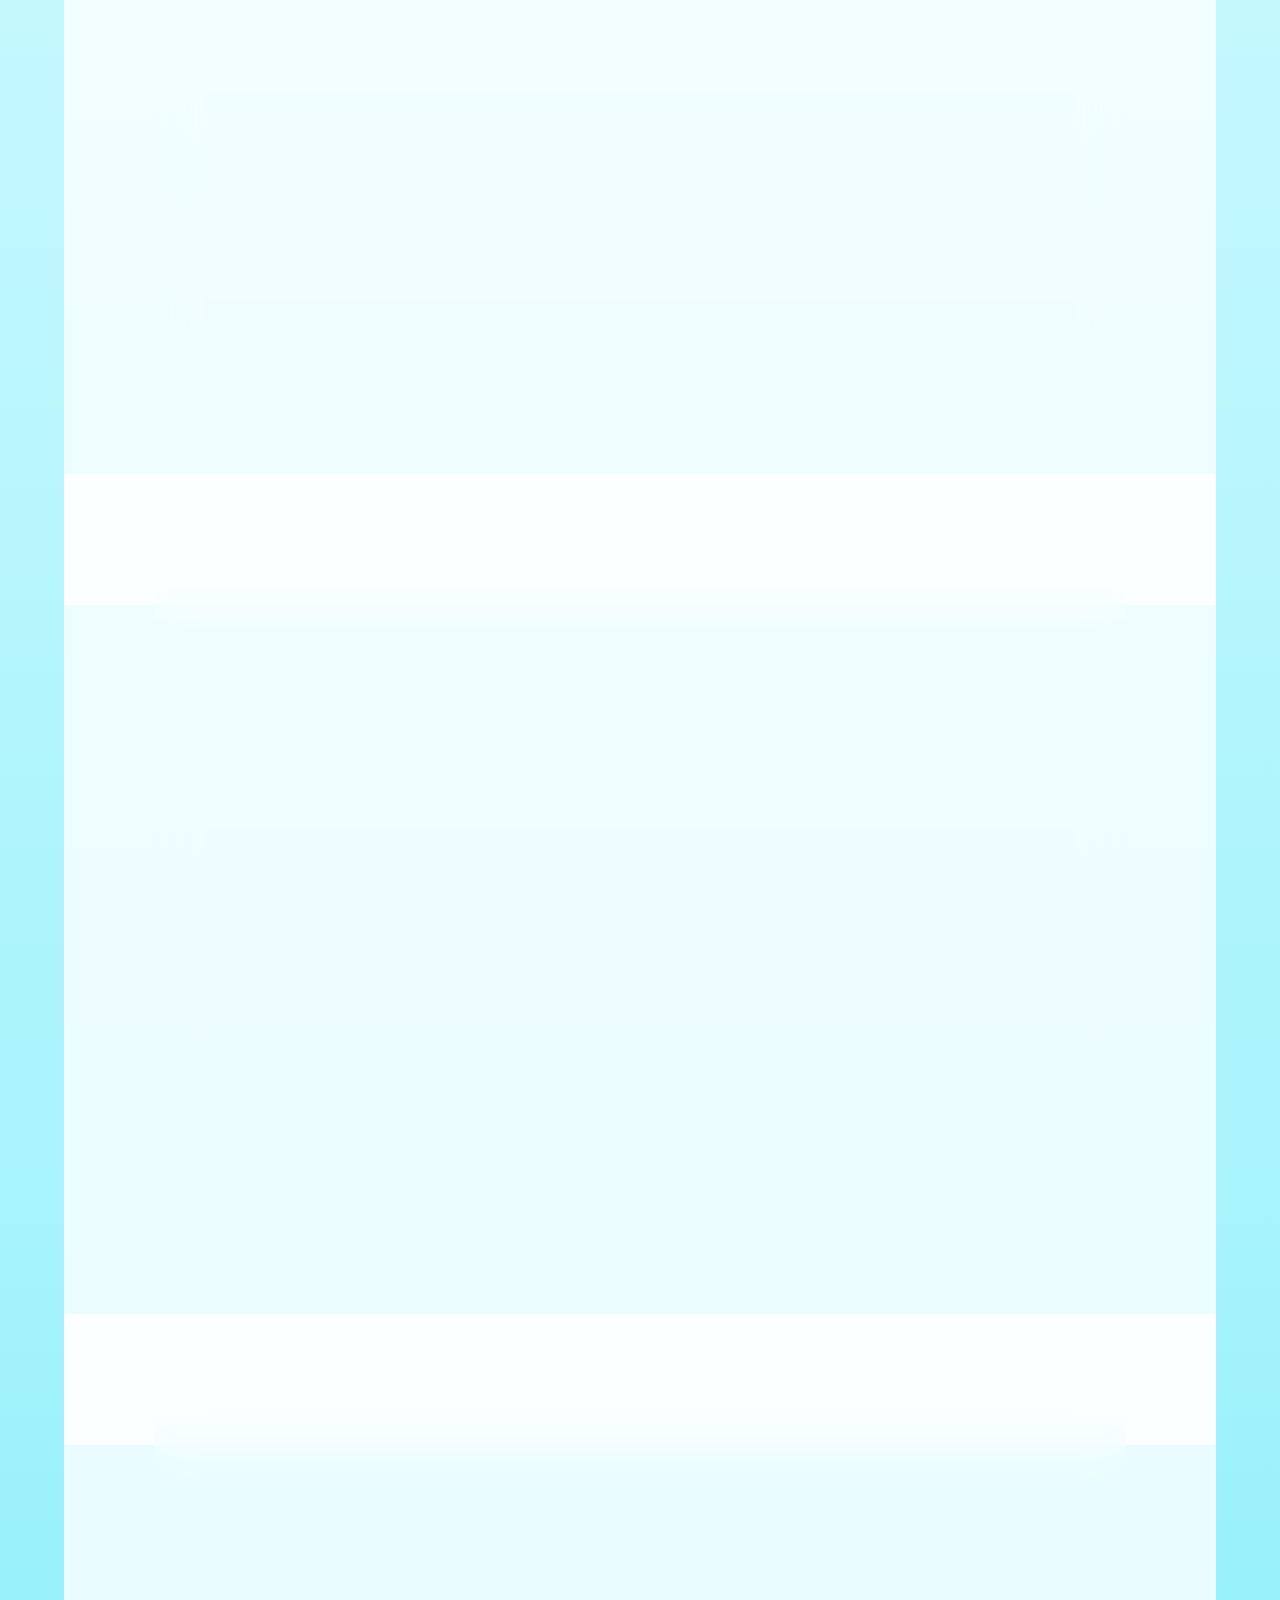
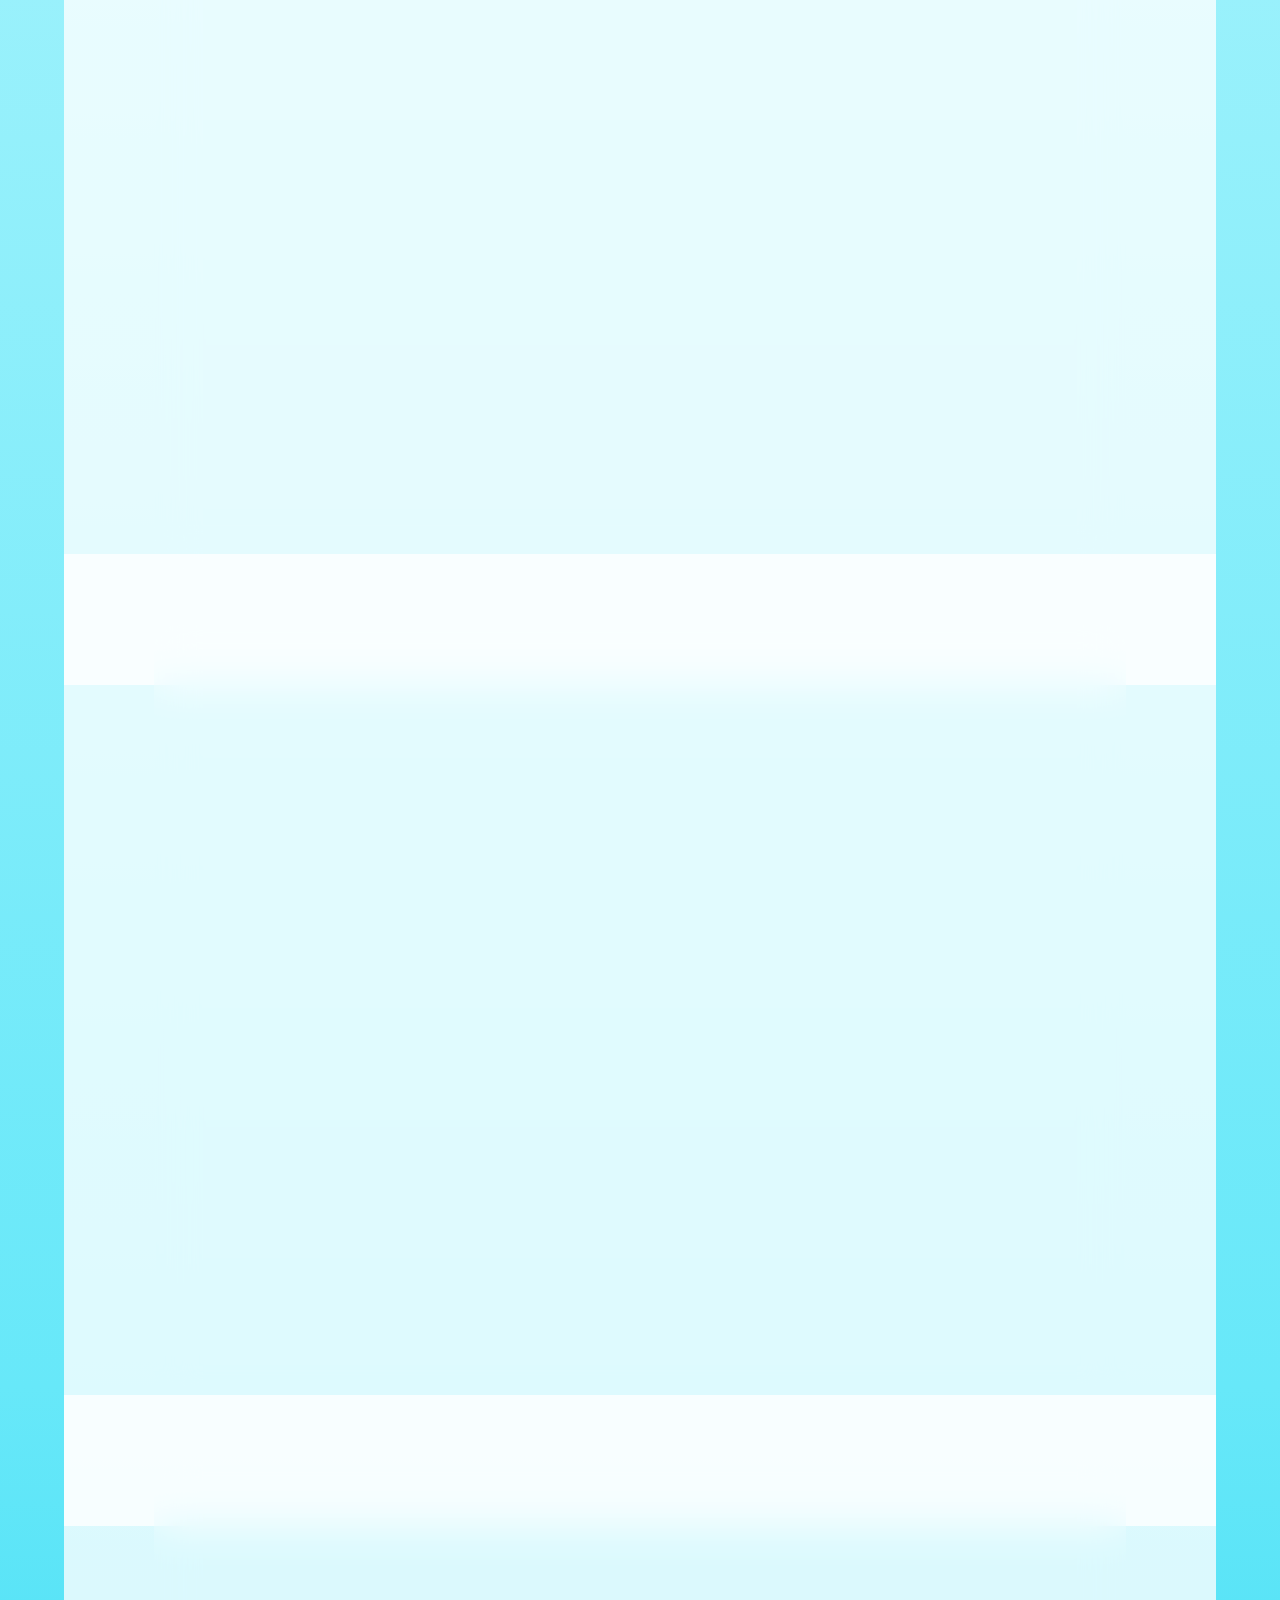
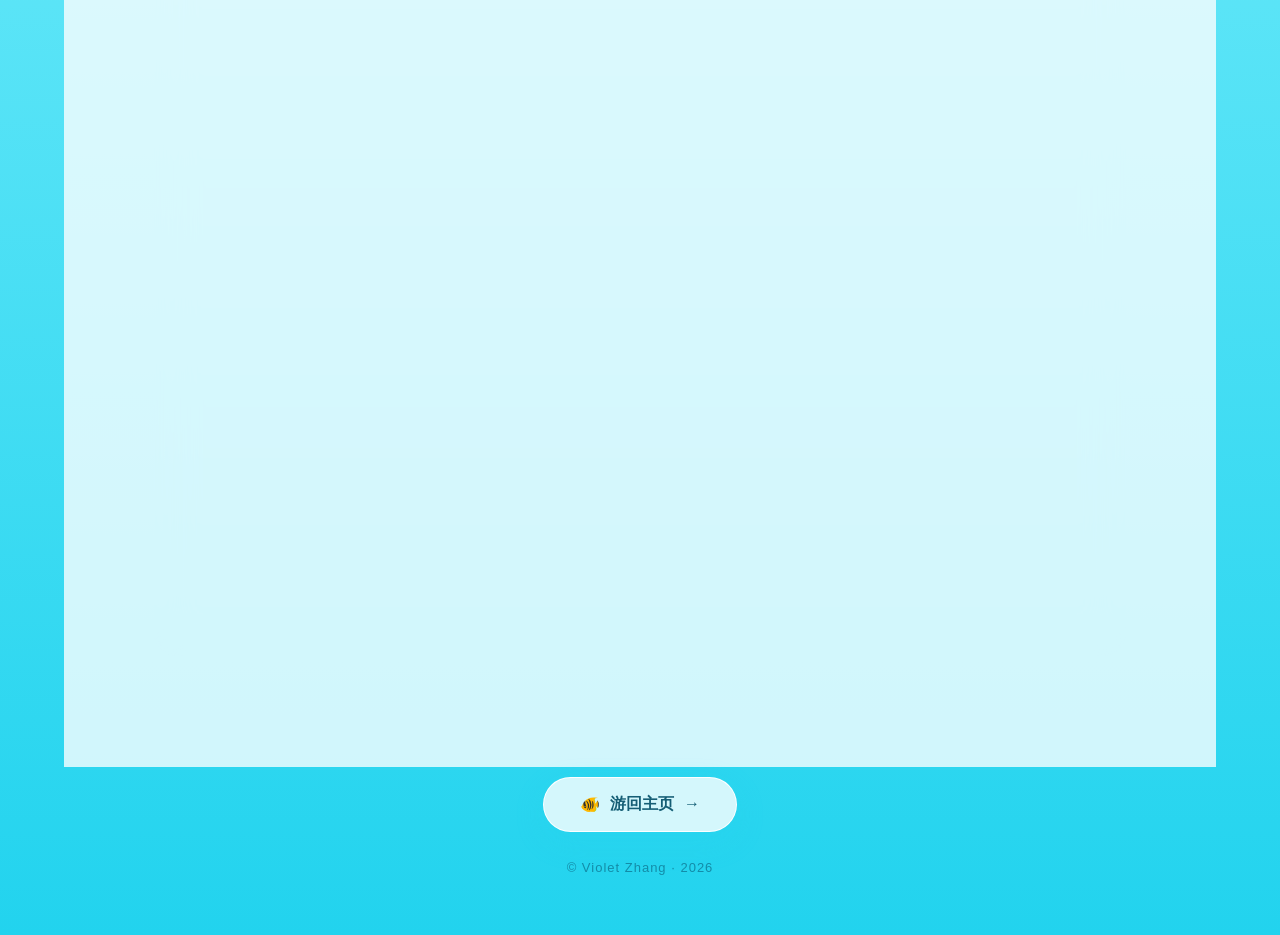
==== commit c896efad: "Add files via upload" ====
--- a/videos.html
+++ b/videos.html
@@ -212,14 +212,14 @@
     .video-wrap {
       width: 100%;
       aspect-ratio: 16 / 9;
-      background: #155e75; /* 深色侧边，与海洋主题统一 */
+      background: #155e75;
       position: relative;
       overflow: hidden;
     }
     .video-wrap video {
       width: 100%;
       height: 100%;
-      object-fit: contain; /* 改为 contain：完整显示，不裁切 */
+      object-fit: cover;
       display: block;
     }
 
@@ -371,7 +371,7 @@
     <article class="video-card">
       <div class="video-wrap">
         <video controls preload="metadata" playsinline poster="./images/ningmei_v1.jpg">
-          <source src="./videos/ningmei_video_1.MP4" type="video/mp4" />
+          <source src="http://tfmm1z7t7.hd-bkt.clouddn.com/ningmei_video_1.MP4" type="video/mp4" />
           您的浏览器不支持视频播放，请更新浏览器。
         </video>
       </div>
@@ -395,7 +395,7 @@
     <article class="video-card">
       <div class="video-wrap">
         <video controls preload="metadata" playsinline poster="./images/ningmei_v2.jpg">
-          <source src="./videos/ningmei_video_2.MP4" type="video/mp4" />
+          <source src="http://tfmm1z7t7.hd-bkt.clouddn.com/ningmei_video_2.MP4" type="video/mp4" />
           您的浏览器不支持视频播放，请更新浏览器。
         </video>
       </div>
@@ -419,7 +419,7 @@
     <article class="video-card">
       <div class="video-wrap">
         <video controls preload="metadata" playsinline poster="./images/ningmei_v3.jpg">
-          <source src="./videos/ningmei_video_3.MP4" type="video/mp4" />
+          <source src="http://tfmm1z7t7.hd-bkt.clouddn.com/ningmei_video_3.MP4" type="video/mp4" />
           您的浏览器不支持视频播放，请更新浏览器。
         </video>
       </div>
@@ -443,7 +443,7 @@
     <article class="video-card">
       <div class="video-wrap">
         <video controls preload="metadata" playsinline poster="./images/ningmei_v4.jpg">
-          <source src="./videos/ningmei_video_4.MP4" type="video/mp4" />
+          <source src="http://tfmm1z7t7.hd-bkt.clouddn.com/ningmei_video_4.MP4" type="video/mp4" />
           您的浏览器不支持视频播放，请更新浏览器。
         </video>
       </div>
@@ -467,7 +467,7 @@
     <article class="video-card">
       <div class="video-wrap">
         <video controls preload="metadata" playsinline poster="./images/ningmei_v5.jpg">
-          <source src="./videos/ningmei_video_5.MP4" type="video/mp4" />
+          <source src="http://tfmm1z7t7.hd-bkt.clouddn.com/ningmei_video_5.MP4" type="video/mp4" />
           您的浏览器不支持视频播放，请更新浏览器。
         </video>
       </div>
@@ -491,7 +491,7 @@
     <article class="video-card featured">
       <div class="video-wrap">
         <video controls preload="metadata" playsinline poster="./images/ningmei_motion.jpg">
-          <source src="./videos/ningmei_motion.MP4" type="video/mp4" />
+          <source src="http://tfmm1z7t7.hd-bkt.clouddn.com/ningmei_motion.MP4" type="video/mp4" />
           您的浏览器不支持视频播放，请更新浏览器。
         </video>
       </div>
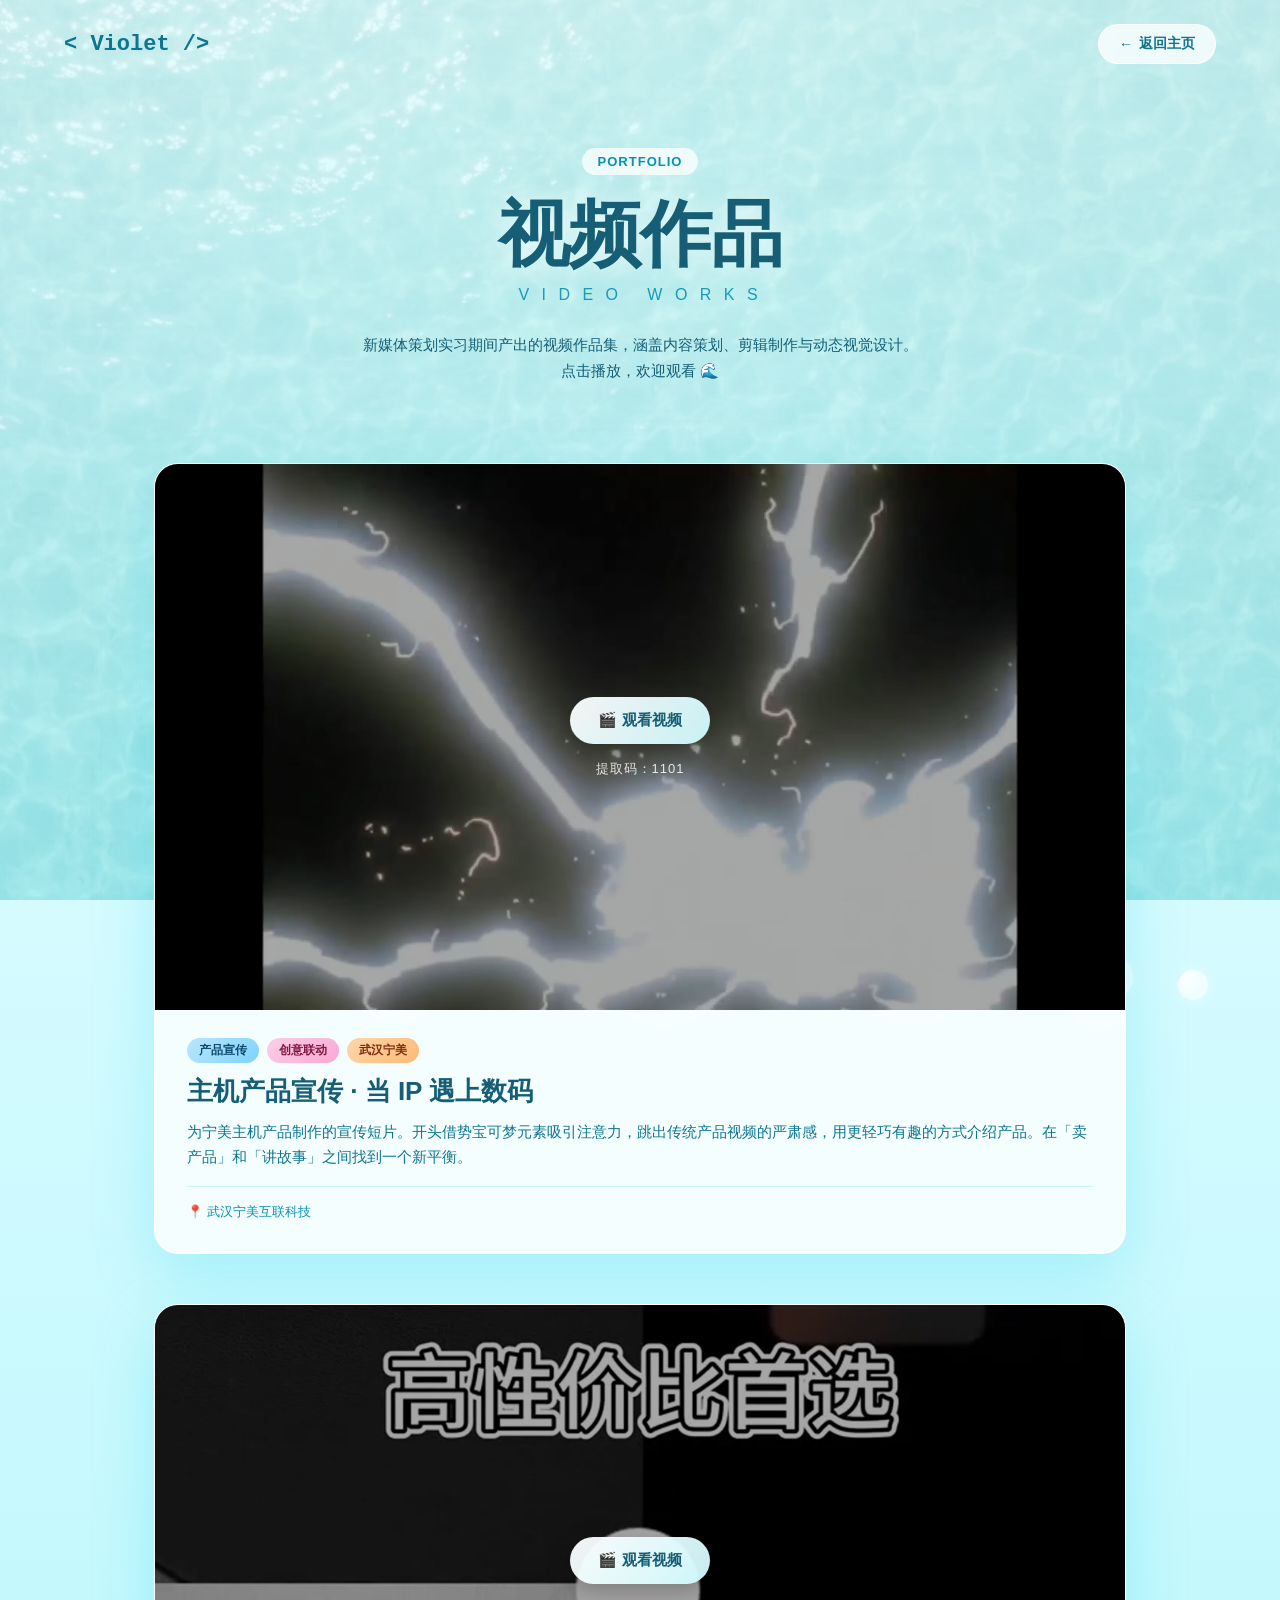
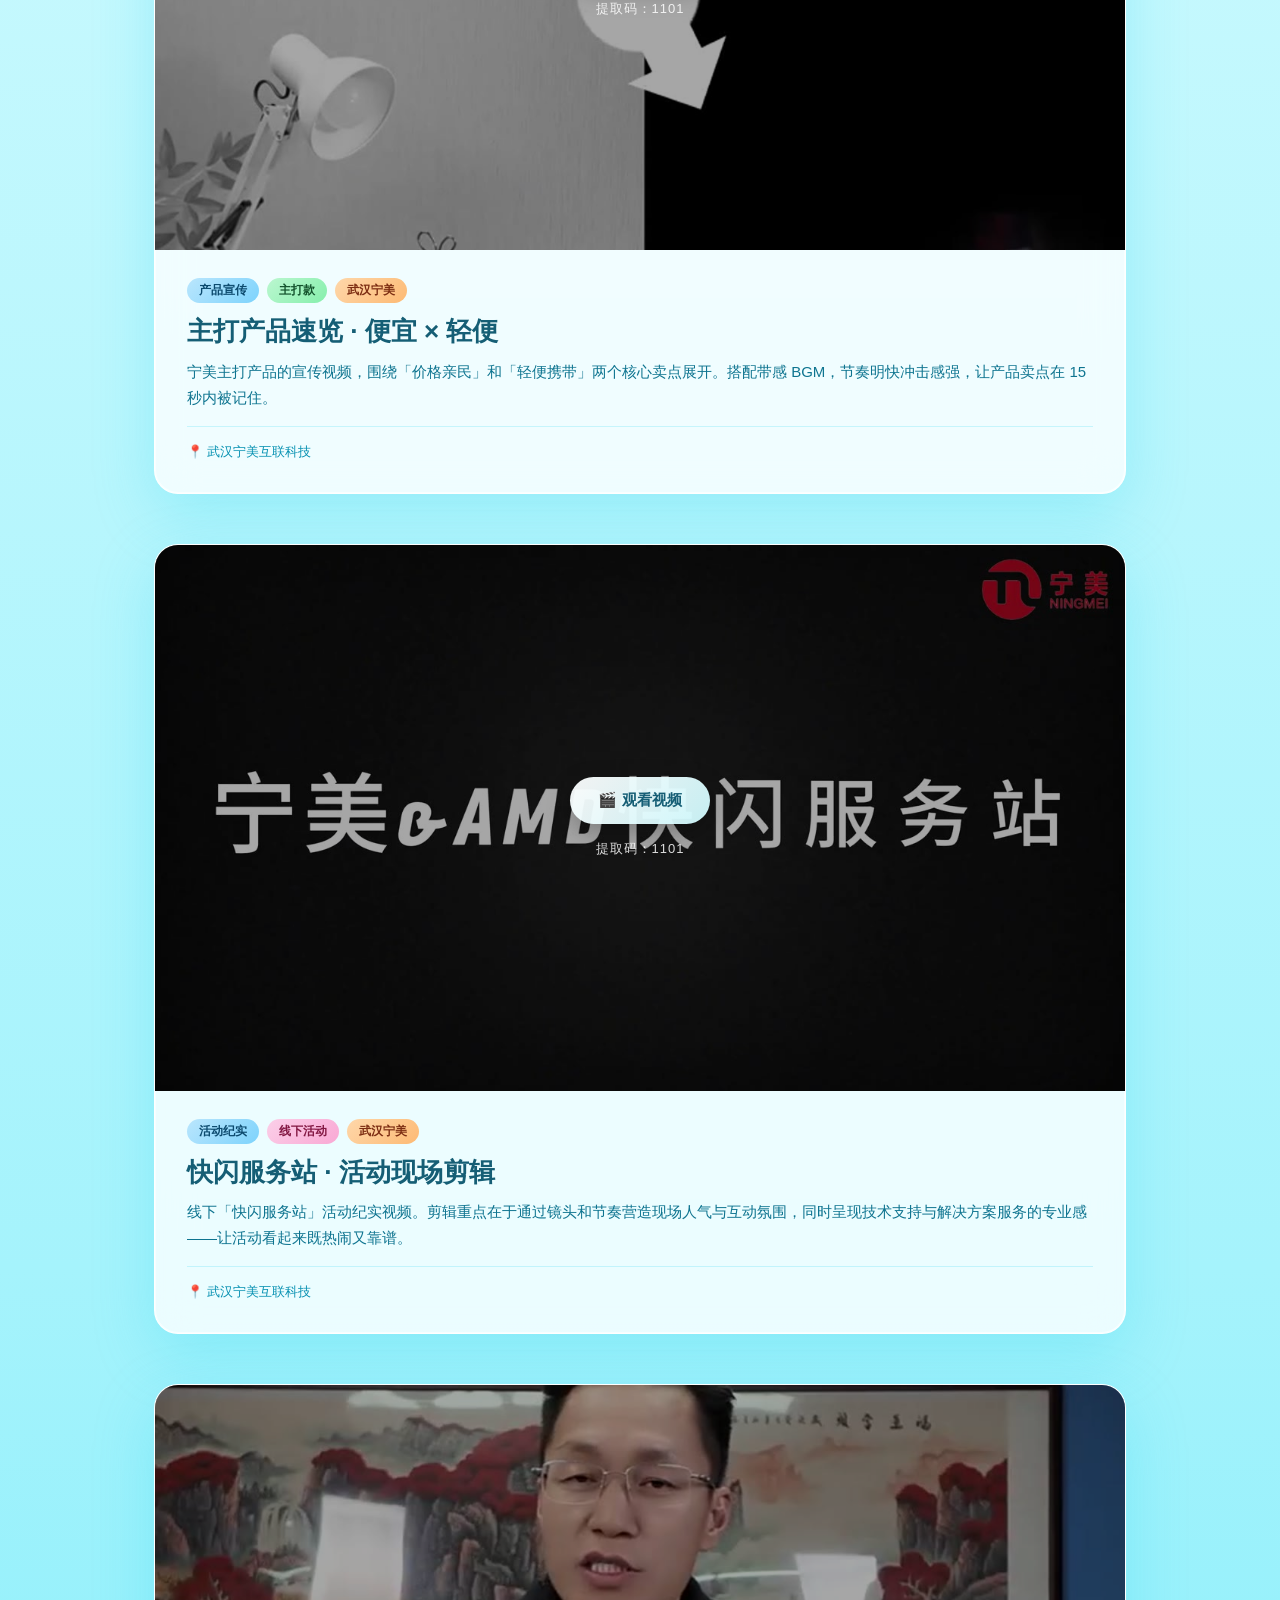
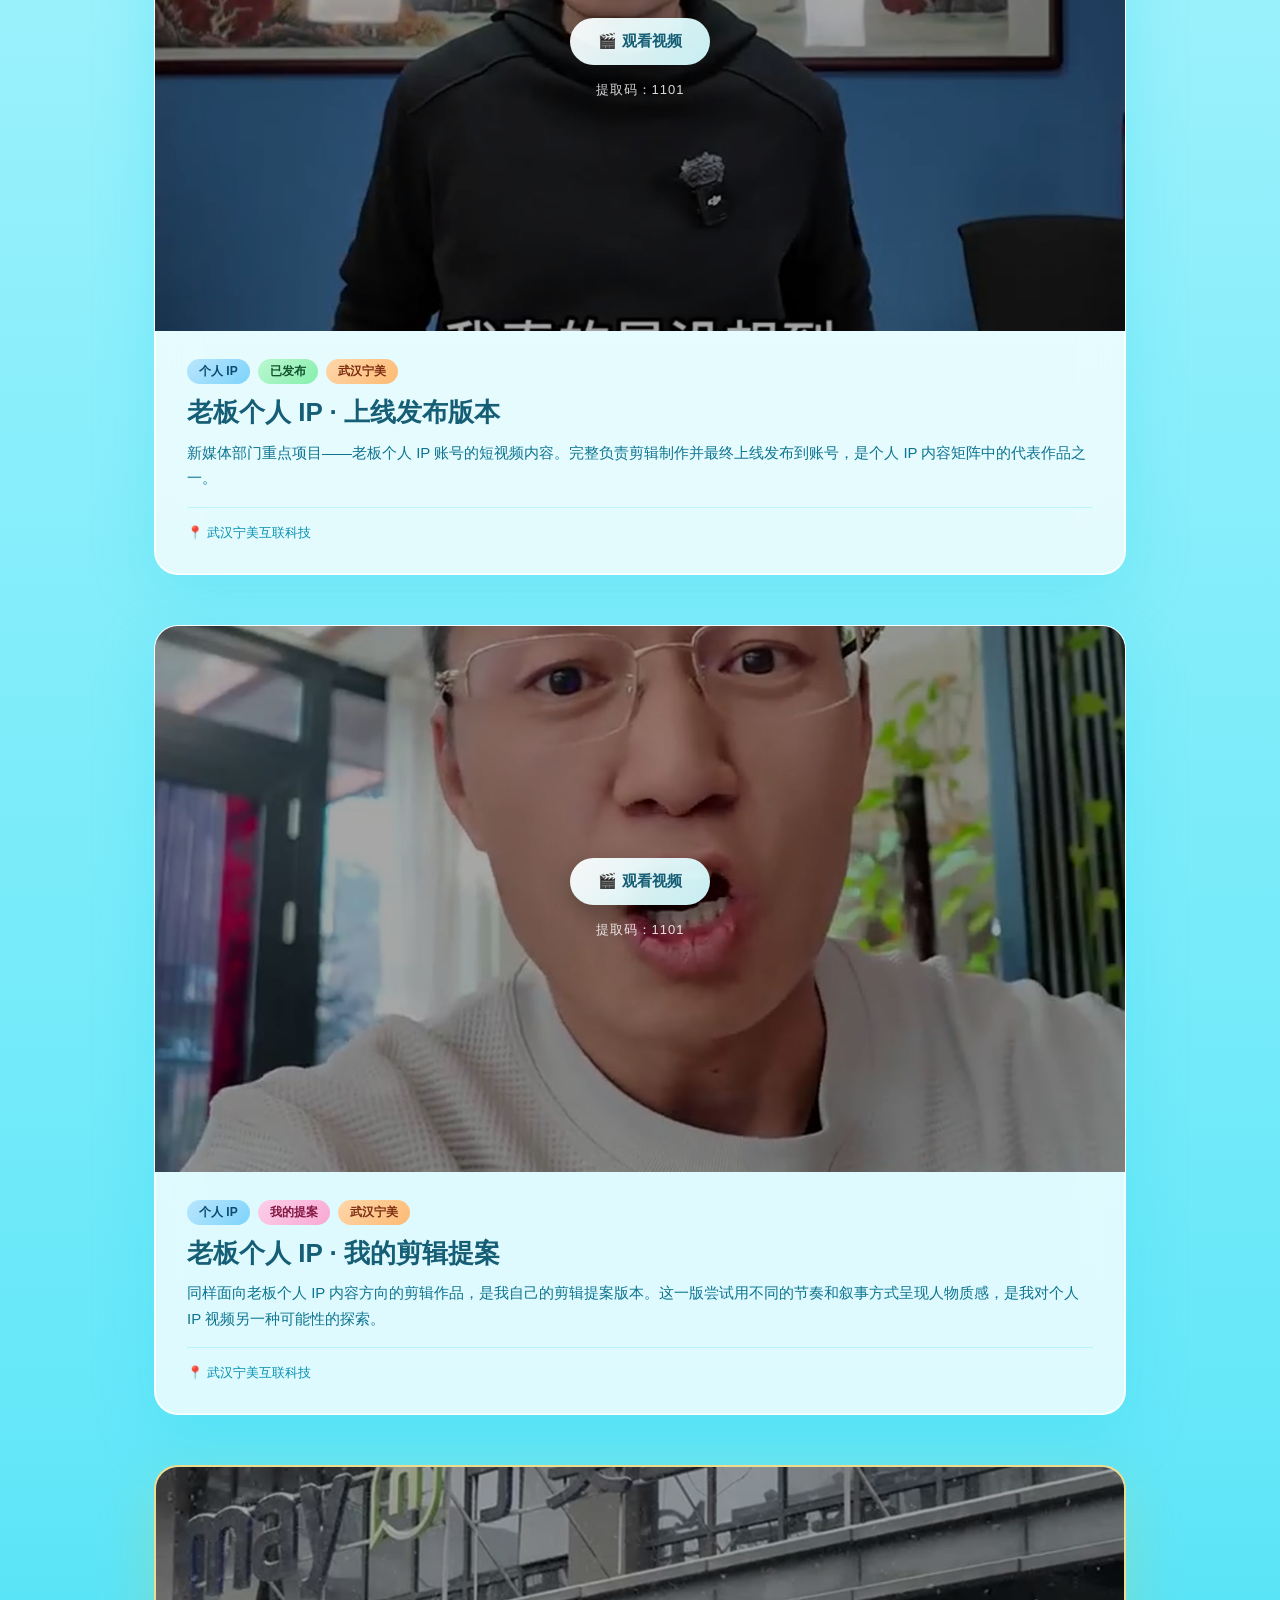
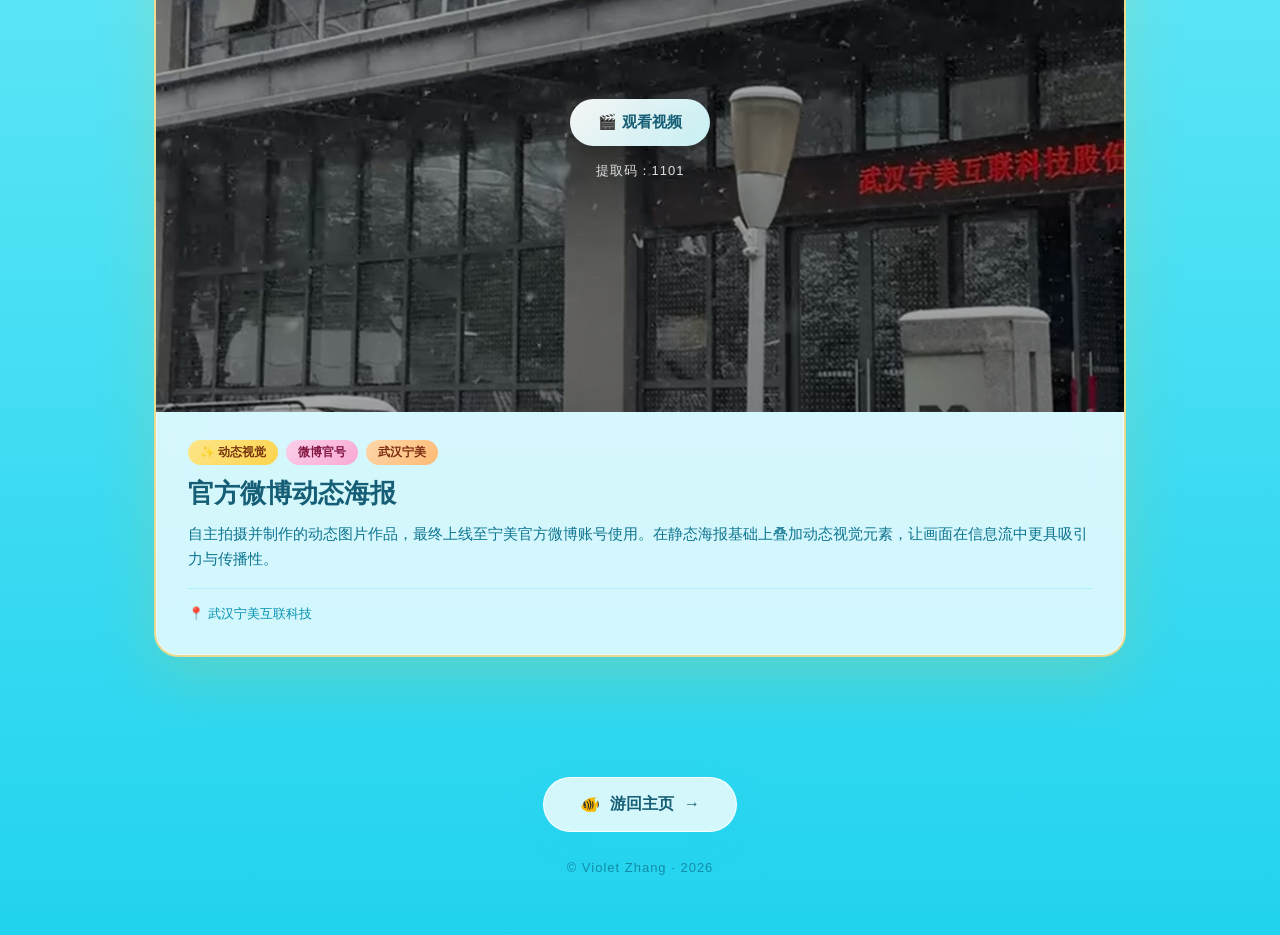
==== commit 014fbcf6: "Update videos.html" ====
--- a/videos.html
+++ b/videos.html
@@ -216,11 +216,49 @@
       position: relative;
       overflow: hidden;
     }
-    .video-wrap video {
+    .video-wrap img {
       width: 100%;
       height: 100%;
       object-fit: cover;
       display: block;
+    }
+    .video-play-overlay {
+      position: absolute;
+      inset: 0;
+      display: flex;
+      flex-direction: column;
+      align-items: center;
+      justify-content: center;
+      background: rgba(0, 0, 0, 0.35);
+      gap: 16px;
+      transition: background 0.3s;
+    }
+    .video-wrap:hover .video-play-overlay {
+      background: rgba(0, 0, 0, 0.5);
+    }
+    .play-btn {
+      display: inline-flex;
+      align-items: center;
+      gap: 10px;
+      padding: 14px 28px;
+      background: linear-gradient(135deg, rgba(255,255,255,0.95), rgba(207,250,254,0.95));
+      border-radius: 999px;
+      color: #155e75;
+      font-weight: 700;
+      font-size: 15px;
+      text-decoration: none;
+      box-shadow: 0 8px 25px rgba(0,0,0,0.25);
+      transition: all 0.3s;
+    }
+    .play-btn:hover {
+      transform: scale(1.05);
+      box-shadow: 0 12px 35px rgba(0,0,0,0.35);
+    }
+    .play-hint {
+      color: rgba(255,255,255,0.85);
+      font-size: 13px;
+      font-weight: 500;
+      letter-spacing: 1px;
     }
 
     .video-info {
@@ -370,10 +408,13 @@
     <!-- 视频 1 -->
     <article class="video-card">
       <div class="video-wrap">
-        <video controls preload="metadata" playsinline poster="./images/ningmei_v1.jpg">
-          <source src="http://tfmm1z7t7.hd-bkt.clouddn.com/ningmei_video_1.MP4" type="video/mp4" />
-          您的浏览器不支持视频播放，请更新浏览器。
-        </video>
+        <img src="./images/ningmei_v1.jpg" alt="主机产品宣传封面" />
+        <div class="video-play-overlay">
+          <a href="https://pan.baidu.com/s/1qudu99FqoZ-iKv8L-9bTqQ?pwd=1101" target="_blank" class="play-btn">
+            🎬 观看视频
+          </a>
+          <span class="play-hint">提取码：1101</span>
+        </div>
       </div>
       <div class="video-info">
         <div class="video-tags">
@@ -394,10 +435,13 @@
     <!-- 视频 2 -->
     <article class="video-card">
       <div class="video-wrap">
-        <video controls preload="metadata" playsinline poster="./images/ningmei_v2.jpg">
-          <source src="http://tfmm1z7t7.hd-bkt.clouddn.com/ningmei_video_2.MP4" type="video/mp4" />
-          您的浏览器不支持视频播放，请更新浏览器。
-        </video>
+        <img src="./images/ningmei_v2.jpg" alt="主打产品速览封面" />
+        <div class="video-play-overlay">
+          <a href="https://pan.baidu.com/s/1qudu99FqoZ-iKv8L-9bTqQ?pwd=1101" target="_blank" class="play-btn">
+            🎬 观看视频
+          </a>
+          <span class="play-hint">提取码：1101</span>
+        </div>
       </div>
       <div class="video-info">
         <div class="video-tags">
@@ -418,10 +462,13 @@
     <!-- 视频 3 -->
     <article class="video-card">
       <div class="video-wrap">
-        <video controls preload="metadata" playsinline poster="./images/ningmei_v3.jpg">
-          <source src="http://tfmm1z7t7.hd-bkt.clouddn.com/ningmei_video_3.MP4" type="video/mp4" />
-          您的浏览器不支持视频播放，请更新浏览器。
-        </video>
+        <img src="./images/ningmei_v3.jpg" alt="快闪服务站封面" />
+        <div class="video-play-overlay">
+          <a href="https://pan.baidu.com/s/1qudu99FqoZ-iKv8L-9bTqQ?pwd=1101" target="_blank" class="play-btn">
+            🎬 观看视频
+          </a>
+          <span class="play-hint">提取码：1101</span>
+        </div>
       </div>
       <div class="video-info">
         <div class="video-tags">
@@ -442,10 +489,13 @@
     <!-- 视频 4 -->
     <article class="video-card">
       <div class="video-wrap">
-        <video controls preload="metadata" playsinline poster="./images/ningmei_v4.jpg">
-          <source src="http://tfmm1z7t7.hd-bkt.clouddn.com/ningmei_video_4.MP4" type="video/mp4" />
-          您的浏览器不支持视频播放，请更新浏览器。
-        </video>
+        <img src="./images/ningmei_v4.jpg" alt="老板个人IP封面" />
+        <div class="video-play-overlay">
+          <a href="https://pan.baidu.com/s/1qudu99FqoZ-iKv8L-9bTqQ?pwd=1101" target="_blank" class="play-btn">
+            🎬 观看视频
+          </a>
+          <span class="play-hint">提取码：1101</span>
+        </div>
       </div>
       <div class="video-info">
         <div class="video-tags">
@@ -466,10 +516,13 @@
     <!-- 视频 5 -->
     <article class="video-card">
       <div class="video-wrap">
-        <video controls preload="metadata" playsinline poster="./images/ningmei_v5.jpg">
-          <source src="http://tfmm1z7t7.hd-bkt.clouddn.com/ningmei_video_5.MP4" type="video/mp4" />
-          您的浏览器不支持视频播放，请更新浏览器。
-        </video>
+        <img src="./images/ningmei_v5.jpg" alt="剪辑提案封面" />
+        <div class="video-play-overlay">
+          <a href="https://pan.baidu.com/s/1qudu99FqoZ-iKv8L-9bTqQ?pwd=1101" target="_blank" class="play-btn">
+            🎬 观看视频
+          </a>
+          <span class="play-hint">提取码：1101</span>
+        </div>
       </div>
       <div class="video-info">
         <div class="video-tags">
@@ -490,10 +543,13 @@
     <!-- 视频 6（动态图片） -->
     <article class="video-card featured">
       <div class="video-wrap">
-        <video controls preload="metadata" playsinline poster="./images/ningmei_motion.jpg">
-          <source src="http://tfmm1z7t7.hd-bkt.clouddn.com/ningmei_motion.MP4" type="video/mp4" />
-          您的浏览器不支持视频播放，请更新浏览器。
-        </video>
+        <img src="./images/ningmei_motion.jpg" alt="动态海报封面" />
+        <div class="video-play-overlay">
+          <a href="https://pan.baidu.com/s/1qudu99FqoZ-iKv8L-9bTqQ?pwd=1101" target="_blank" class="play-btn">
+            🎬 观看视频
+          </a>
+          <span class="play-hint">提取码：1101</span>
+        </div>
       </div>
       <div class="video-info">
         <div class="video-tags">
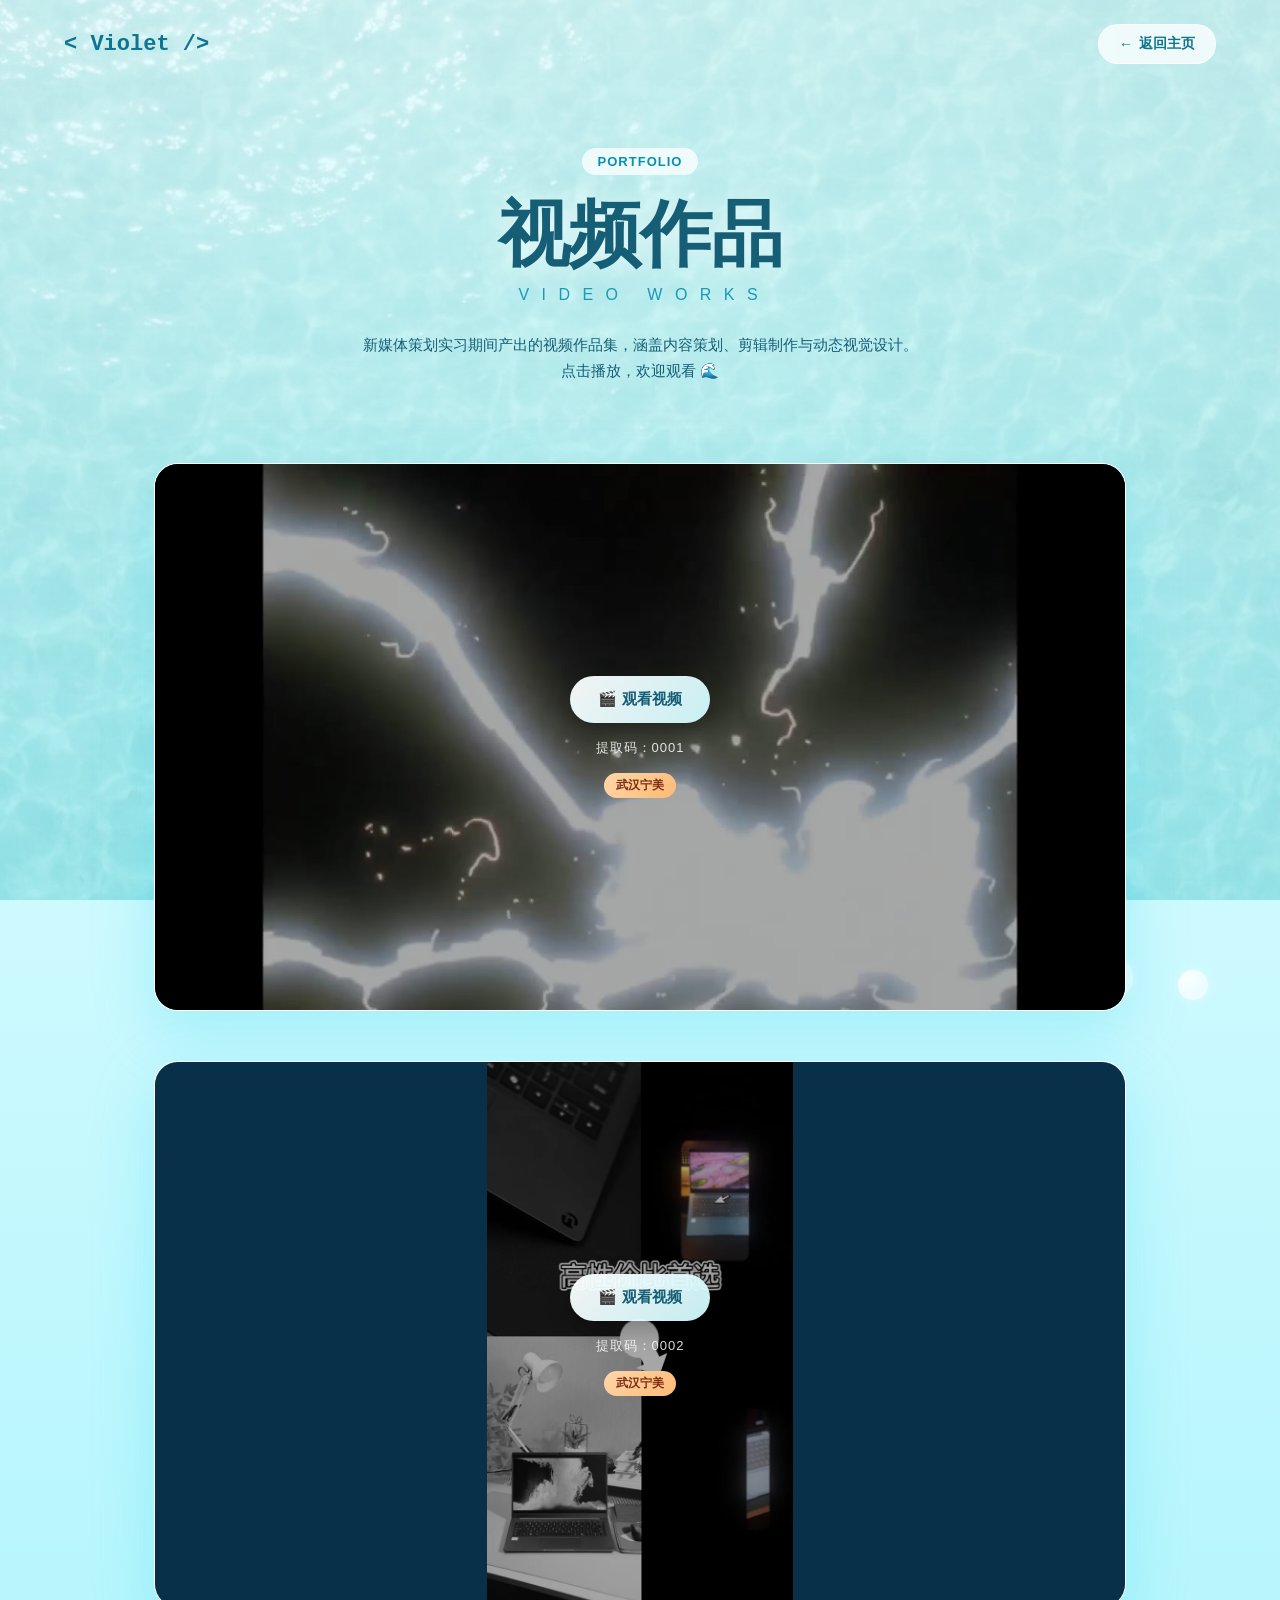
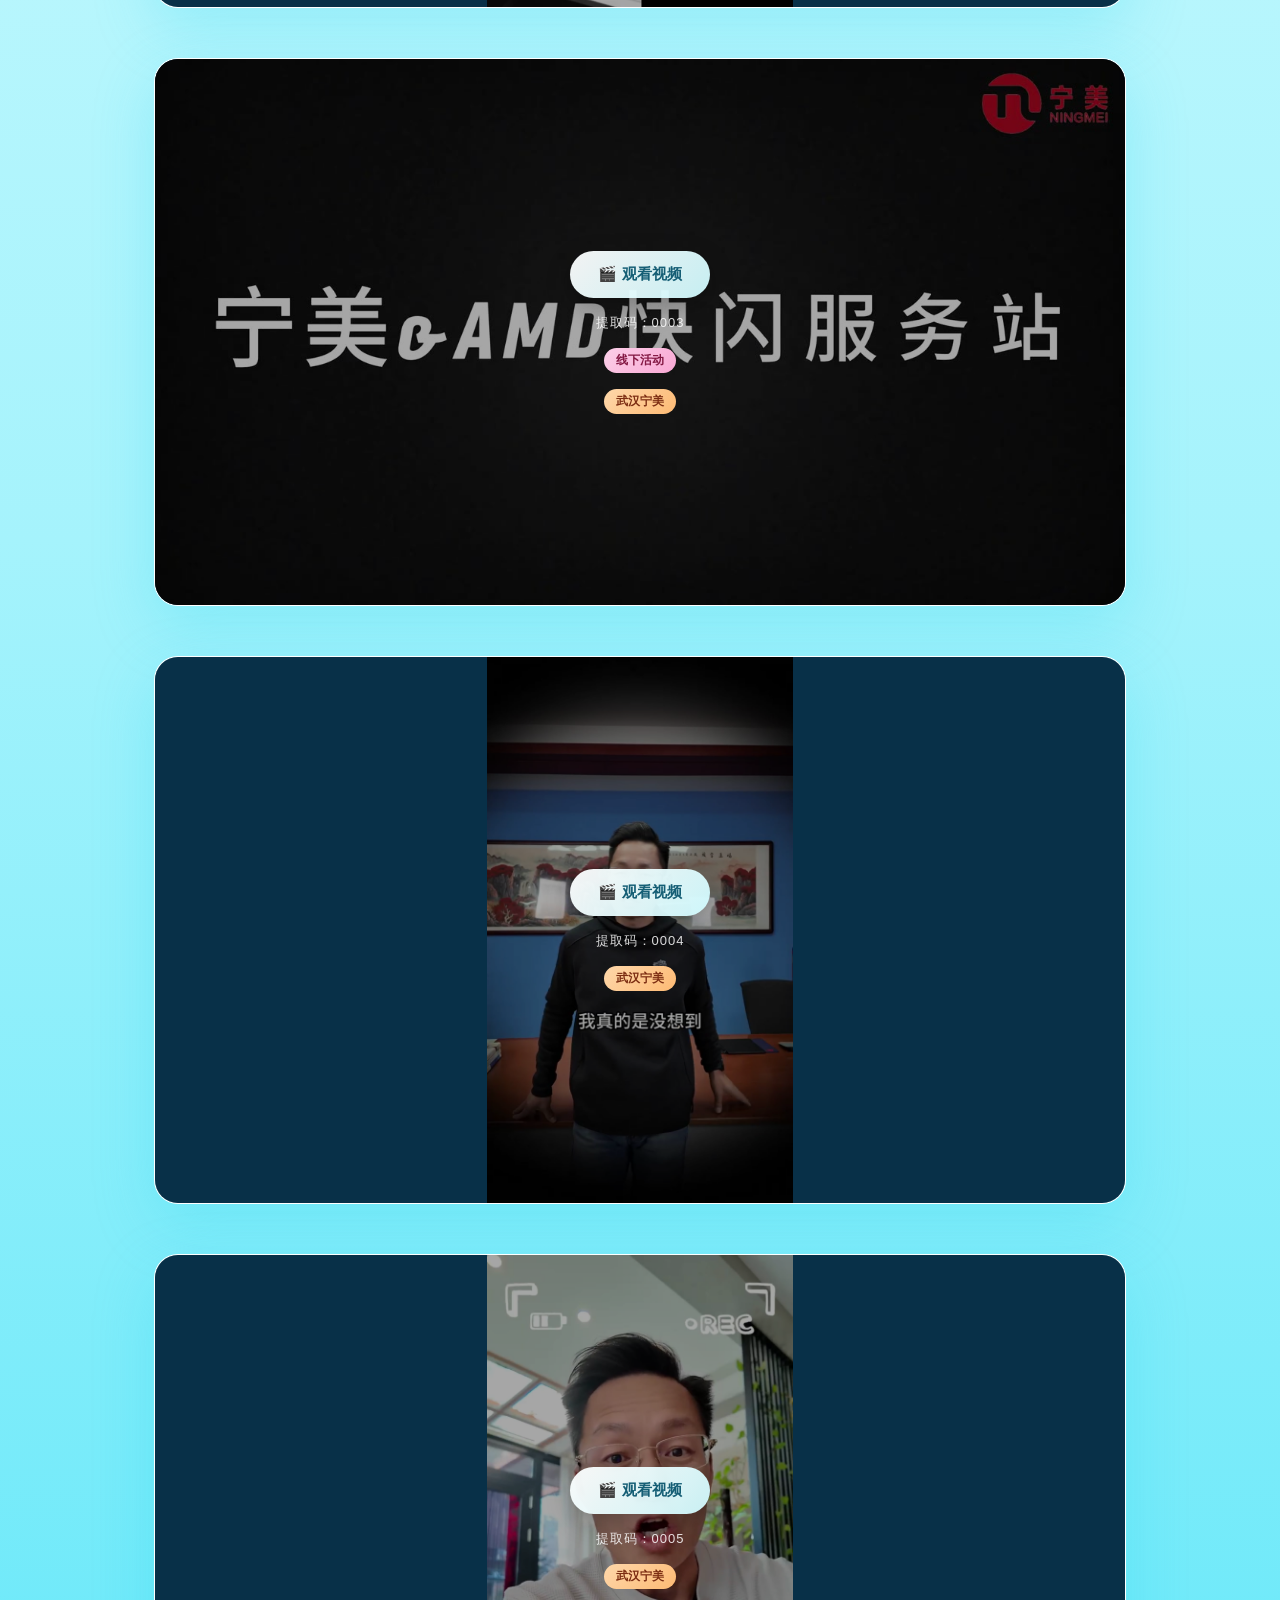
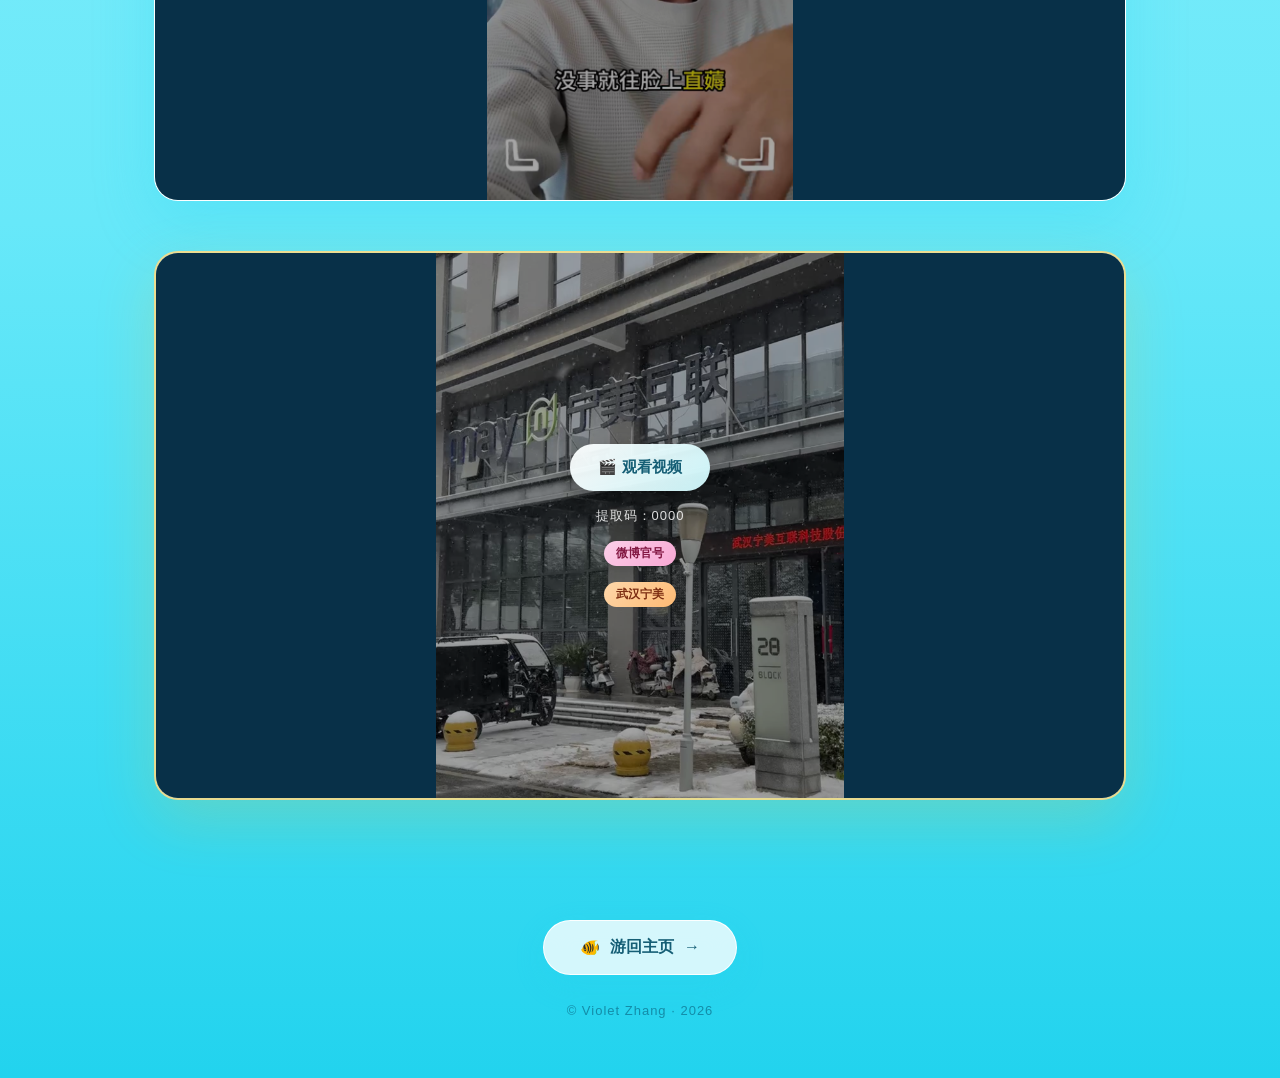
==== commit 3c8bc6fd: "Update videos.html" ====
--- a/videos.html
+++ b/videos.html
@@ -219,8 +219,9 @@
     .video-wrap img {
       width: 100%;
       height: 100%;
-      object-fit: cover;
+      object-fit: contain;
       display: block;
+      background: #0c4a6e;
     }
     .video-play-overlay {
       position: absolute;
@@ -410,16 +411,10 @@
       <div class="video-wrap">
         <img src="./images/ningmei_v1.jpg" alt="主机产品宣传封面" />
         <div class="video-play-overlay">
-          <a href="https://pan.baidu.com/s/1qudu99FqoZ-iKv8L-9bTqQ?pwd=1101" target="_blank" class="play-btn">
+          <a href="https://pan.baidu.com/s/1PGtpvM3WA5HQ7sJPirkkPQ?pwd=0001" target="_blank" class="play-btn">
             🎬 观看视频
           </a>
-          <span class="play-hint">提取码：1101</span>
-        </div>
-      </div>
-      <div class="video-info">
-        <div class="video-tags">
-          <span class="video-tag">产品宣传</span>
-          <span class="video-tag pink">创意联动</span>
+          <span class="play-hint">提取码：0001</span>
           <span class="video-tag orange">武汉宁美</span>
         </div>
         <h2 class="video-title">主机产品宣传 · 当 IP 遇上数码</h2>
@@ -437,16 +432,10 @@
       <div class="video-wrap">
         <img src="./images/ningmei_v2.jpg" alt="主打产品速览封面" />
         <div class="video-play-overlay">
-          <a href="https://pan.baidu.com/s/1qudu99FqoZ-iKv8L-9bTqQ?pwd=1101" target="_blank" class="play-btn">
+          <a href="https://pan.baidu.com/s/1o03XQ83amSZXtgMYQhXEKQ?pwd=0002" target="_blank" class="play-btn">
             🎬 观看视频
           </a>
-          <span class="play-hint">提取码：1101</span>
-        </div>
-      </div>
-      <div class="video-info">
-        <div class="video-tags">
-          <span class="video-tag">产品宣传</span>
-          <span class="video-tag green">主打款</span>
+          <span class="play-hint">提取码：0002</span>
           <span class="video-tag orange">武汉宁美</span>
         </div>
         <h2 class="video-title">主打产品速览 · 便宜 × 轻便</h2>
@@ -464,15 +453,10 @@
       <div class="video-wrap">
         <img src="./images/ningmei_v3.jpg" alt="快闪服务站封面" />
         <div class="video-play-overlay">
-          <a href="https://pan.baidu.com/s/1qudu99FqoZ-iKv8L-9bTqQ?pwd=1101" target="_blank" class="play-btn">
+          <a href="https://pan.baidu.com/s/1ZZqmlS1wP7PChhwA5FVyyQ?pwd=0003" target="_blank" class="play-btn">
             🎬 观看视频
           </a>
-          <span class="play-hint">提取码：1101</span>
-        </div>
-      </div>
-      <div class="video-info">
-        <div class="video-tags">
-          <span class="video-tag">活动纪实</span>
+          <span class="play-hint">提取码：0003</span>
           <span class="video-tag pink">线下活动</span>
           <span class="video-tag orange">武汉宁美</span>
         </div>
@@ -491,16 +475,10 @@
       <div class="video-wrap">
         <img src="./images/ningmei_v4.jpg" alt="老板个人IP封面" />
         <div class="video-play-overlay">
-          <a href="https://pan.baidu.com/s/1qudu99FqoZ-iKv8L-9bTqQ?pwd=1101" target="_blank" class="play-btn">
+          <a href="https://pan.baidu.com/s/1zdGvULs7baXy0H8Nm3cr7Q?pwd=0004" target="_blank" class="play-btn">
             🎬 观看视频
           </a>
-          <span class="play-hint">提取码：1101</span>
-        </div>
-      </div>
-      <div class="video-info">
-        <div class="video-tags">
-          <span class="video-tag">个人 IP</span>
-          <span class="video-tag green">已发布</span>
+          <span class="play-hint">提取码：0004</span>
           <span class="video-tag orange">武汉宁美</span>
         </div>
         <h2 class="video-title">老板个人 IP · 上线发布版本</h2>
@@ -518,16 +496,10 @@
       <div class="video-wrap">
         <img src="./images/ningmei_v5.jpg" alt="剪辑提案封面" />
         <div class="video-play-overlay">
-          <a href="https://pan.baidu.com/s/1qudu99FqoZ-iKv8L-9bTqQ?pwd=1101" target="_blank" class="play-btn">
+          <a href="https://pan.baidu.com/s/1bGPz4ksinIryCxVj3007jg?pwd=0005" target="_blank" class="play-btn">
             🎬 观看视频
           </a>
-          <span class="play-hint">提取码：1101</span>
-        </div>
-      </div>
-      <div class="video-info">
-        <div class="video-tags">
-          <span class="video-tag">个人 IP</span>
-          <span class="video-tag pink">我的提案</span>
+          <span class="play-hint">提取码：0005</span>
           <span class="video-tag orange">武汉宁美</span>
         </div>
         <h2 class="video-title">老板个人 IP · 我的剪辑提案</h2>
@@ -545,15 +517,10 @@
       <div class="video-wrap">
         <img src="./images/ningmei_motion.jpg" alt="动态海报封面" />
         <div class="video-play-overlay">
-          <a href="https://pan.baidu.com/s/1qudu99FqoZ-iKv8L-9bTqQ?pwd=1101" target="_blank" class="play-btn">
+          <a href="https://pan.baidu.com/s/1UyFt5YZw6Olniz_xEzlRyA?pwd=0000" target="_blank" class="play-btn">
             🎬 观看视频
           </a>
-          <span class="play-hint">提取码：1101</span>
-        </div>
-      </div>
-      <div class="video-info">
-        <div class="video-tags">
-          <span class="video-tag gold">✨ 动态视觉</span>
+          <span class="play-hint">提取码：0000</span>
           <span class="video-tag pink">微博官号</span>
           <span class="video-tag orange">武汉宁美</span>
         </div>
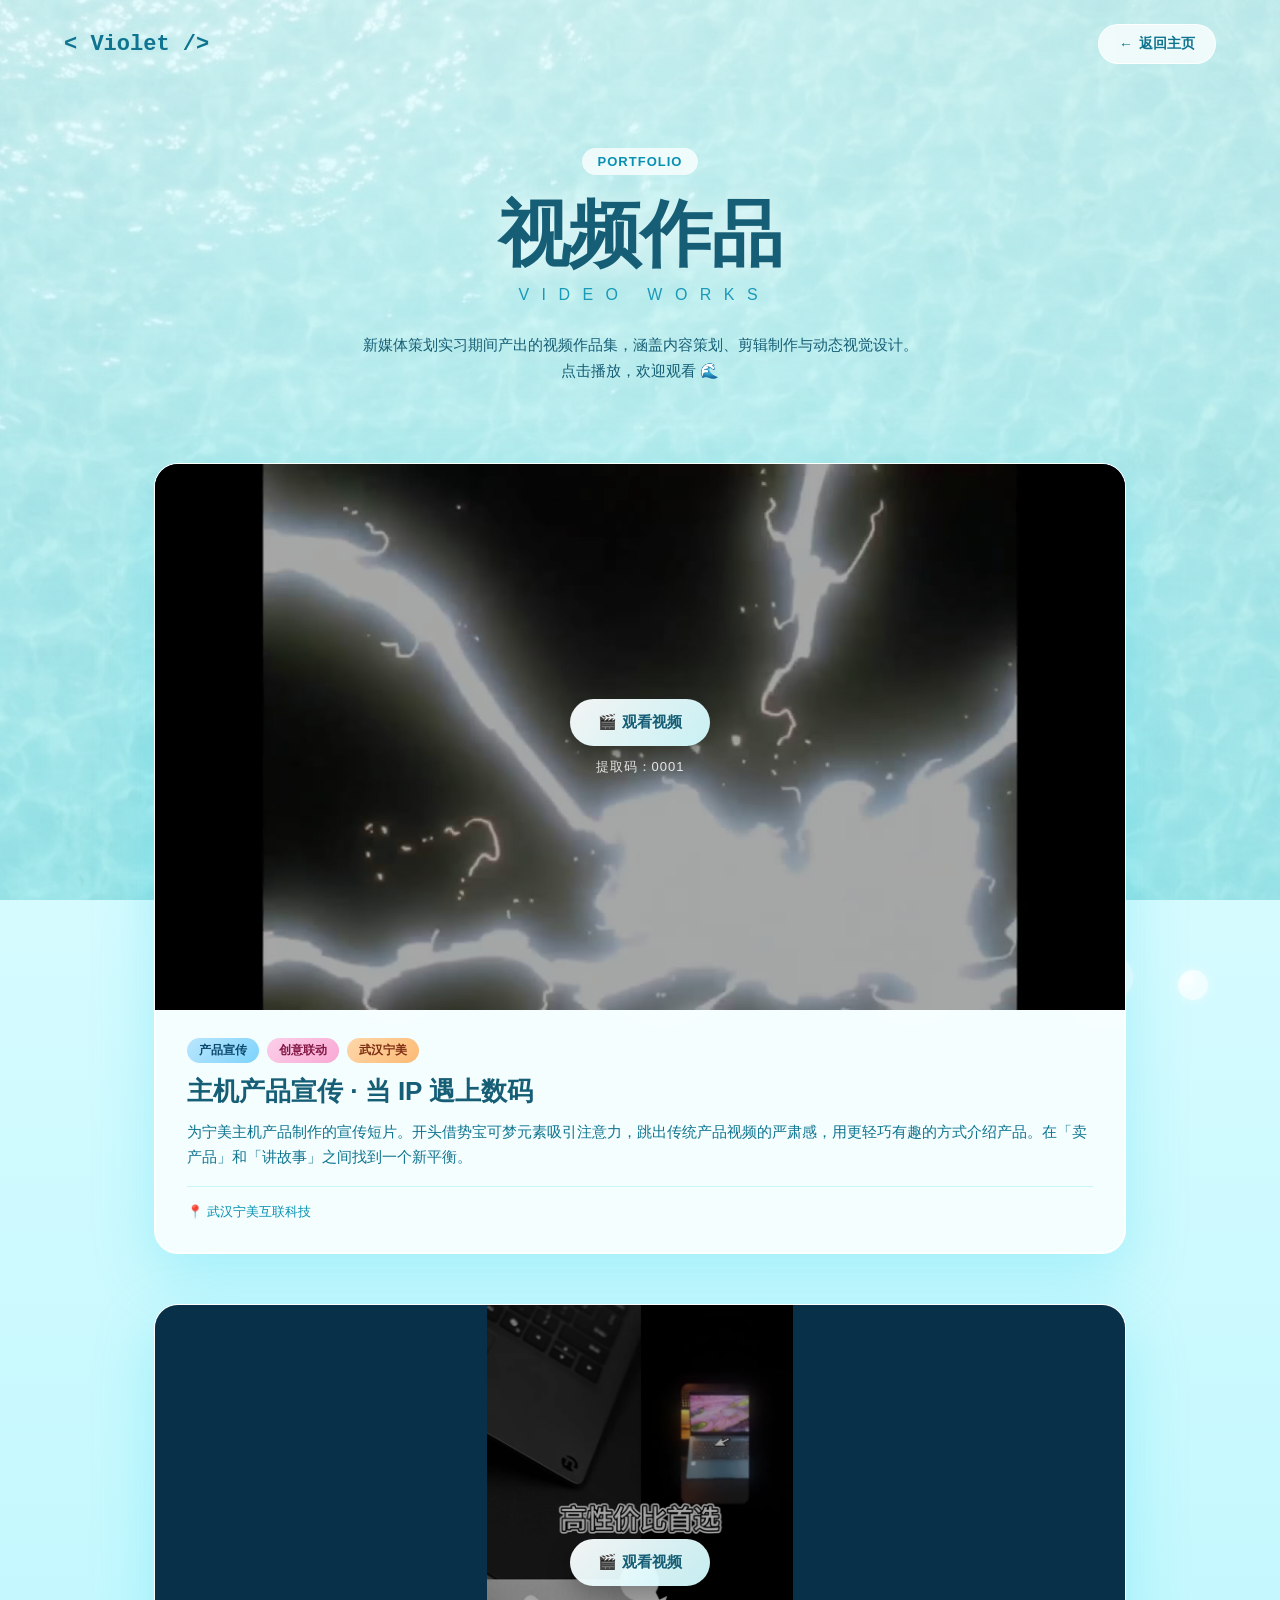
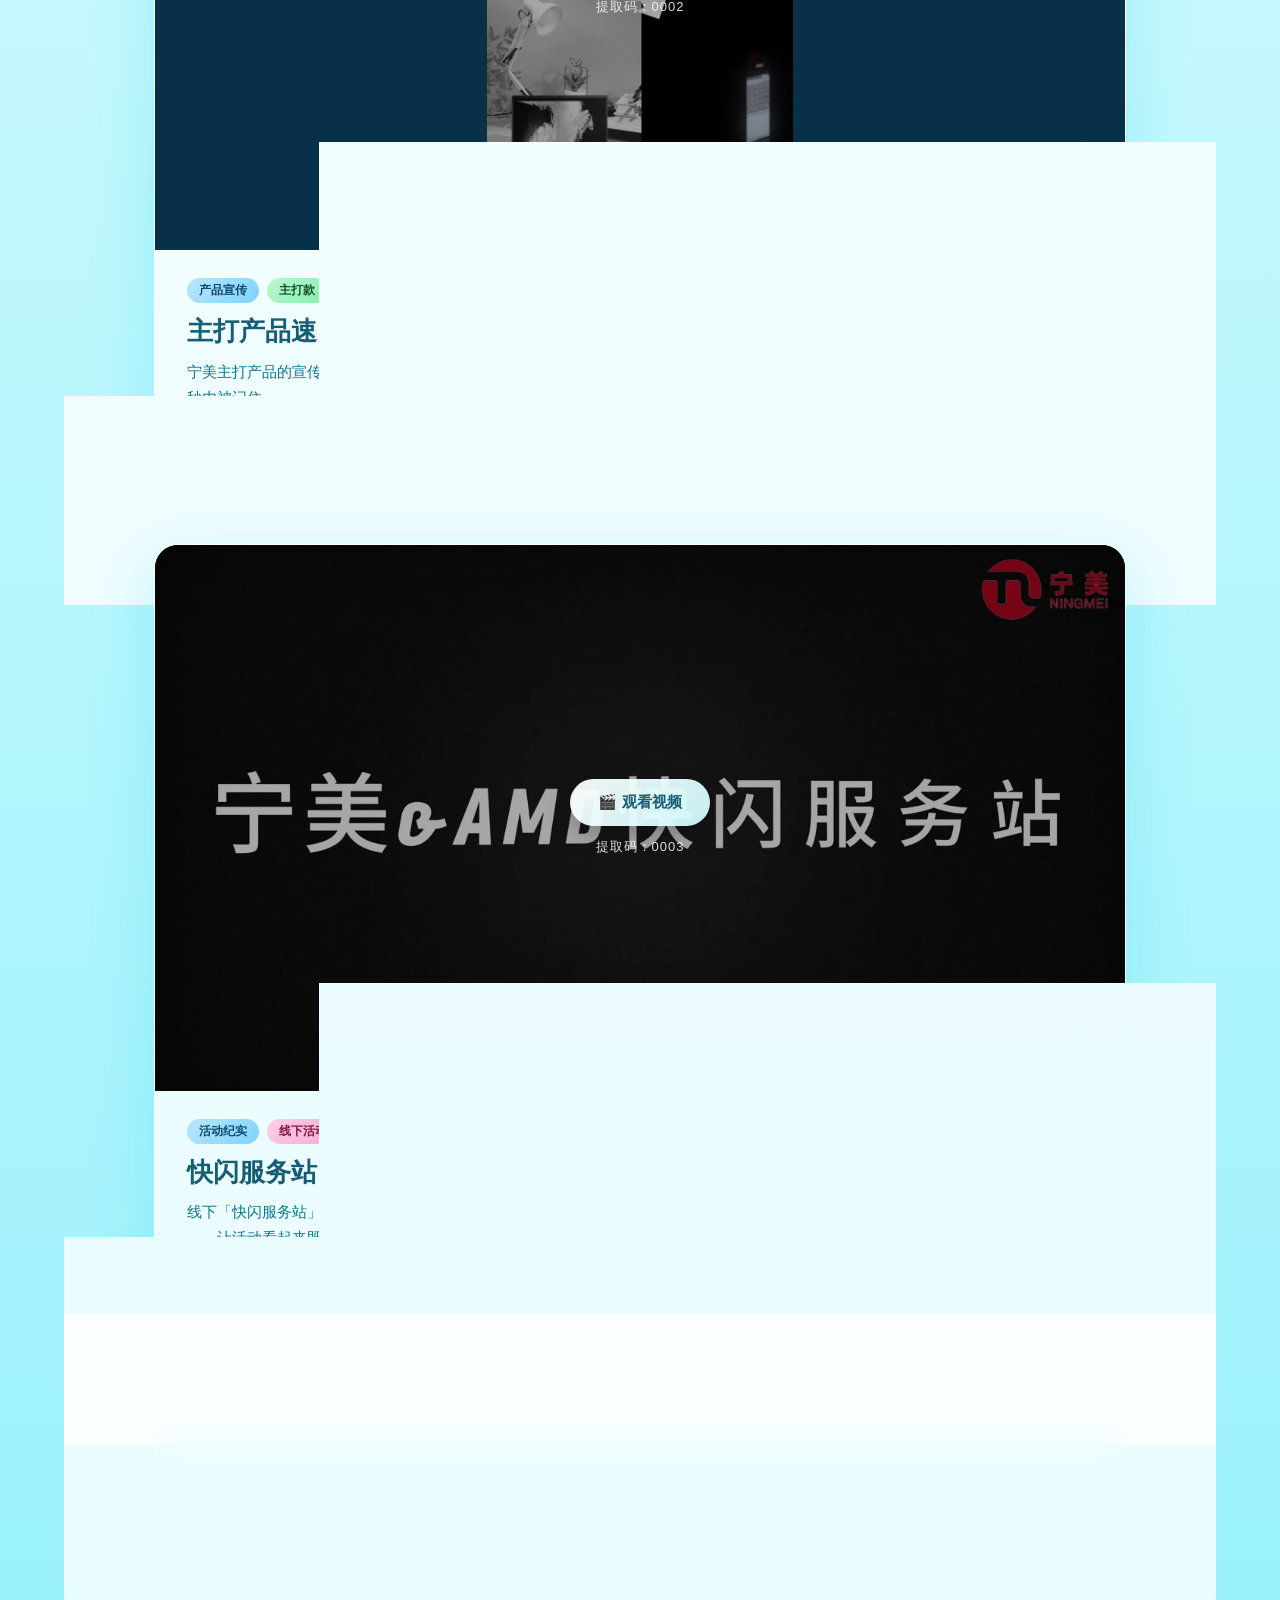
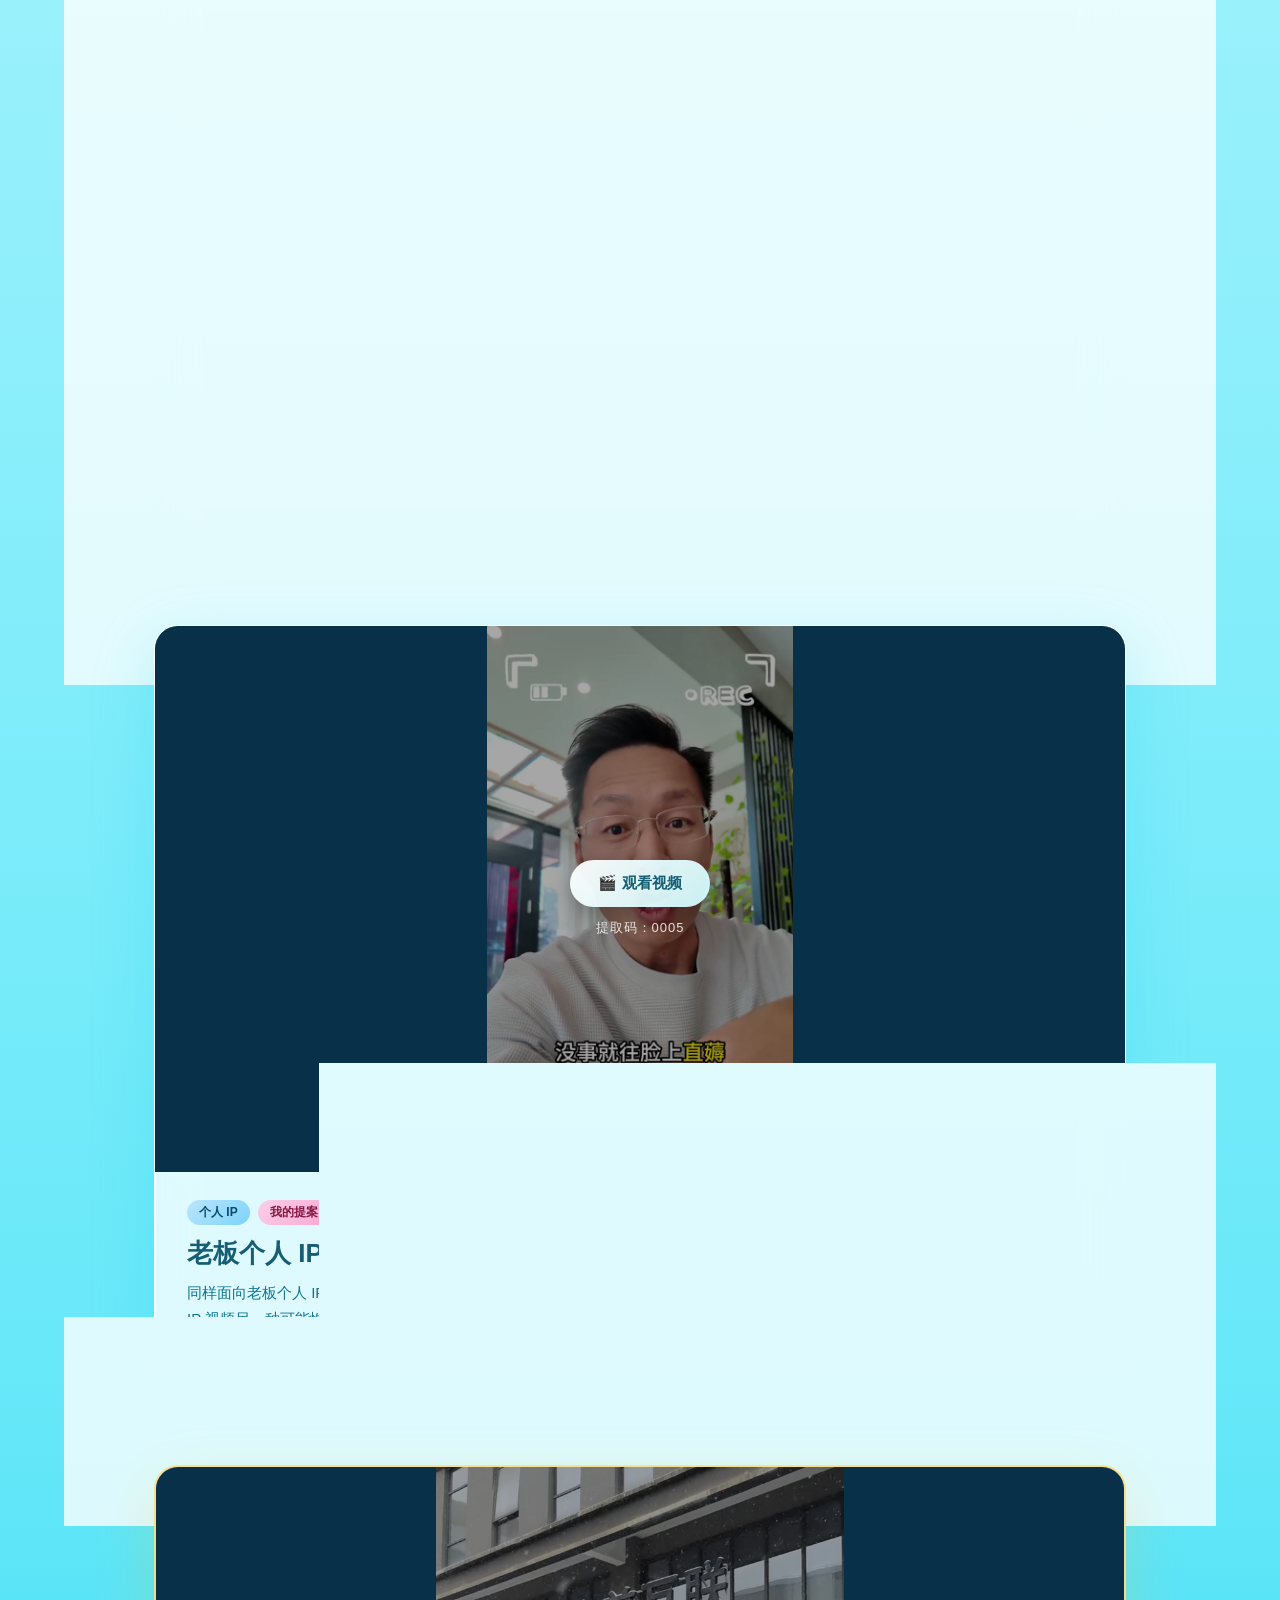
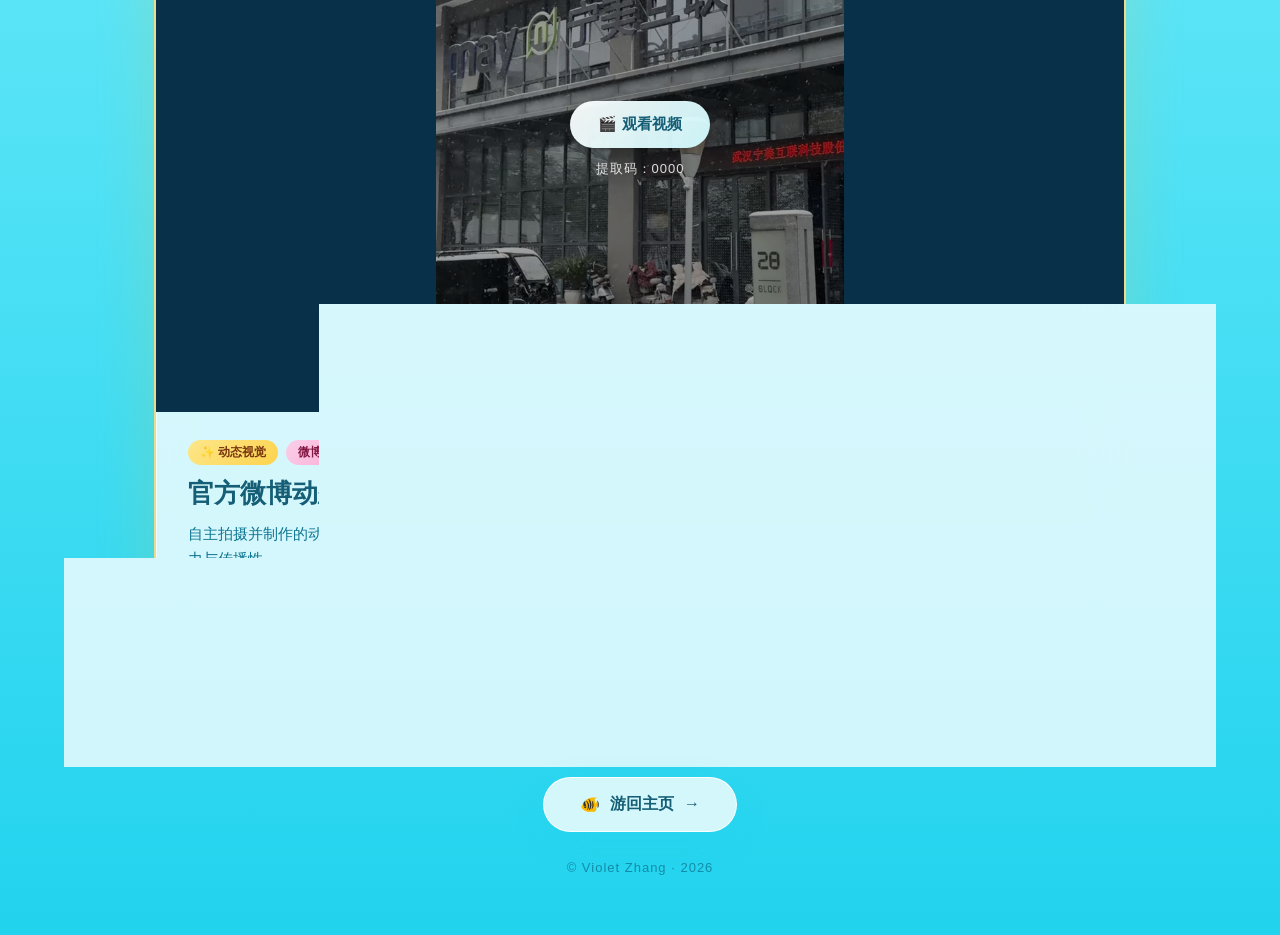
==== commit 5676ff55: "Update videos.html" ====
--- a/videos.html
+++ b/videos.html
@@ -230,13 +230,11 @@
       flex-direction: column;
       align-items: center;
       justify-content: center;
-      background: rgba(0, 0, 0, 0.35);
-      gap: 16px;
+      background: rgba(0,0,0,0.35);
+      gap: 12px;
       transition: background 0.3s;
     }
-    .video-wrap:hover .video-play-overlay {
-      background: rgba(0, 0, 0, 0.5);
-    }
+    .video-wrap:hover .video-play-overlay { background: rgba(0,0,0,0.5); }
     .play-btn {
       display: inline-flex;
       align-items: center;
@@ -251,16 +249,8 @@
       box-shadow: 0 8px 25px rgba(0,0,0,0.25);
       transition: all 0.3s;
     }
-    .play-btn:hover {
-      transform: scale(1.05);
-      box-shadow: 0 12px 35px rgba(0,0,0,0.35);
-    }
-    .play-hint {
-      color: rgba(255,255,255,0.85);
-      font-size: 13px;
-      font-weight: 500;
-      letter-spacing: 1px;
-    }
+    .play-btn:hover { transform: scale(1.05); box-shadow: 0 12px 35px rgba(0,0,0,0.35); }
+    .play-hint { color: rgba(255,255,255,0.85); font-size: 13px; font-weight: 500; letter-spacing: 1px; }
 
     .video-info {
       padding: 28px 32px 32px;
@@ -409,12 +399,16 @@
     <!-- 视频 1 -->
     <article class="video-card">
       <div class="video-wrap">
-        <img src="./images/ningmei_v1.jpg" alt="主机产品宣传封面" />
+        <img src="./images/ningmei_v1.jpg" alt="封面" />
         <div class="video-play-overlay">
-          <a href="https://pan.baidu.com/s/1PGtpvM3WA5HQ7sJPirkkPQ?pwd=0001" target="_blank" class="play-btn">
-            🎬 观看视频
-          </a>
+          <a href="https://pan.baidu.com/s/1PGtpvM3WA5HQ7sJPirkkPQ?pwd=0001" target="_blank" class="play-btn">🎬 观看视频</a>
           <span class="play-hint">提取码：0001</span>
+        </div>
+      </div>
+      <div class="video-info">
+        <div class="video-tags">
+          <span class="video-tag">产品宣传</span>
+          <span class="video-tag pink">创意联动</span>
           <span class="video-tag orange">武汉宁美</span>
         </div>
         <h2 class="video-title">主机产品宣传 · 当 IP 遇上数码</h2>
@@ -430,12 +424,16 @@
     <!-- 视频 2 -->
     <article class="video-card">
       <div class="video-wrap">
-        <img src="./images/ningmei_v2.jpg" alt="主打产品速览封面" />
+        <img src="./images/ningmei_v2.jpg" alt="封面" />
         <div class="video-play-overlay">
-          <a href="https://pan.baidu.com/s/1o03XQ83amSZXtgMYQhXEKQ?pwd=0002" target="_blank" class="play-btn">
-            🎬 观看视频
-          </a>
+          <a href="https://pan.baidu.com/s/1o03XQ83amSZXtgMYQhXEKQ?pwd=0002" target="_blank" class="play-btn">🎬 观看视频</a>
           <span class="play-hint">提取码：0002</span>
+        </div>
+      </div>
+      <div class="video-info">
+        <div class="video-tags">
+          <span class="video-tag">产品宣传</span>
+          <span class="video-tag green">主打款</span>
           <span class="video-tag orange">武汉宁美</span>
         </div>
         <h2 class="video-title">主打产品速览 · 便宜 × 轻便</h2>
@@ -451,12 +449,15 @@
     <!-- 视频 3 -->
     <article class="video-card">
       <div class="video-wrap">
-        <img src="./images/ningmei_v3.jpg" alt="快闪服务站封面" />
+        <img src="./images/ningmei_v3.jpg" alt="封面" />
         <div class="video-play-overlay">
-          <a href="https://pan.baidu.com/s/1ZZqmlS1wP7PChhwA5FVyyQ?pwd=0003" target="_blank" class="play-btn">
-            🎬 观看视频
-          </a>
+          <a href="https://pan.baidu.com/s/1ZZqmlS1wP7PChhwA5FVyyQ?pwd=0003" target="_blank" class="play-btn">🎬 观看视频</a>
           <span class="play-hint">提取码：0003</span>
+        </div>
+      </div>
+      <div class="video-info">
+        <div class="video-tags">
+          <span class="video-tag">活动纪实</span>
           <span class="video-tag pink">线下活动</span>
           <span class="video-tag orange">武汉宁美</span>
         </div>
@@ -473,12 +474,16 @@
     <!-- 视频 4 -->
     <article class="video-card">
       <div class="video-wrap">
-        <img src="./images/ningmei_v4.jpg" alt="老板个人IP封面" />
+        <img src="./images/ningmei_v4.jpg" alt="封面" />
         <div class="video-play-overlay">
-          <a href="https://pan.baidu.com/s/1zdGvULs7baXy0H8Nm3cr7Q?pwd=0004" target="_blank" class="play-btn">
-            🎬 观看视频
-          </a>
+          <a href="https://pan.baidu.com/s/1zdGvULs7baXy0H8Nm3cr7Q?pwd=0004" target="_blank" class="play-btn">🎬 观看视频</a>
           <span class="play-hint">提取码：0004</span>
+        </div>
+      </div>
+      <div class="video-info">
+        <div class="video-tags">
+          <span class="video-tag">个人 IP</span>
+          <span class="video-tag green">已发布</span>
           <span class="video-tag orange">武汉宁美</span>
         </div>
         <h2 class="video-title">老板个人 IP · 上线发布版本</h2>
@@ -494,12 +499,16 @@
     <!-- 视频 5 -->
     <article class="video-card">
       <div class="video-wrap">
-        <img src="./images/ningmei_v5.jpg" alt="剪辑提案封面" />
+        <img src="./images/ningmei_v5.jpg" alt="封面" />
         <div class="video-play-overlay">
-          <a href="https://pan.baidu.com/s/1bGPz4ksinIryCxVj3007jg?pwd=0005" target="_blank" class="play-btn">
-            🎬 观看视频
-          </a>
+          <a href="https://pan.baidu.com/s/1bGPz4ksinIryCxVj3007jg?pwd=0005" target="_blank" class="play-btn">🎬 观看视频</a>
           <span class="play-hint">提取码：0005</span>
+        </div>
+      </div>
+      <div class="video-info">
+        <div class="video-tags">
+          <span class="video-tag">个人 IP</span>
+          <span class="video-tag pink">我的提案</span>
           <span class="video-tag orange">武汉宁美</span>
         </div>
         <h2 class="video-title">老板个人 IP · 我的剪辑提案</h2>
@@ -515,12 +524,15 @@
     <!-- 视频 6（动态图片） -->
     <article class="video-card featured">
       <div class="video-wrap">
-        <img src="./images/ningmei_motion.jpg" alt="动态海报封面" />
+        <img src="./images/ningmei_motion.jpg" alt="封面" />
         <div class="video-play-overlay">
-          <a href="https://pan.baidu.com/s/1UyFt5YZw6Olniz_xEzlRyA?pwd=0000" target="_blank" class="play-btn">
-            🎬 观看视频
-          </a>
+          <a href="https://pan.baidu.com/s/1UyFt5YZw6Olniz_xEzlRyA?pwd=0000" target="_blank" class="play-btn">🎬 观看视频</a>
           <span class="play-hint">提取码：0000</span>
+        </div>
+      </div>
+      <div class="video-info">
+        <div class="video-tags">
+          <span class="video-tag gold">✨ 动态视觉</span>
           <span class="video-tag pink">微博官号</span>
           <span class="video-tag orange">武汉宁美</span>
         </div>
